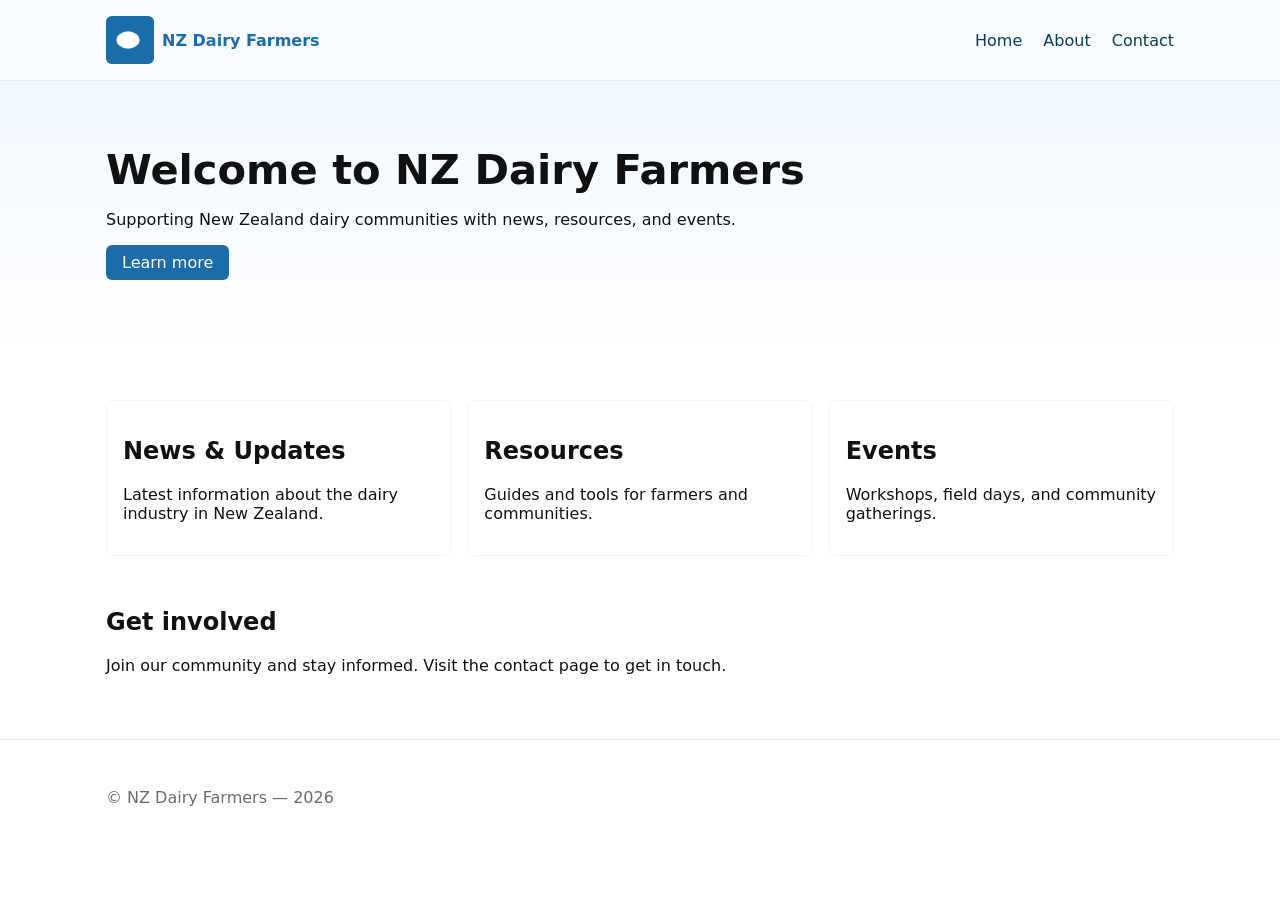
==== index.html @ 07e845e9 "Add static site for Cloudflare Pages" ====
<!doctype html>
<html lang="en">
<head>
  <meta charset="utf-8">
  <meta name="viewport" content="width=device-width,initial-scale=1">
  <title>NZ Dairy Farmers</title>
  <meta name="description" content="NZ Dairy Farmers — supporting New Zealand dairy communities.">
  <link rel="stylesheet" href="/styles.css">
</head>
<body>
  <header class="site-header">
    <div class="container header-inner">
      <a href="/" class="logo">
        <img src="/assets/logo.svg" alt="NZ Dairy Farmers Logo" width="48" height="48">
        <span class="brand">NZ Dairy Farmers</span>
      </a>
      <nav class="nav">
        <a href="/">Home</a>
        <a href="/about.html">About</a>
        <a href="/contact.html">Contact</a>
      </nav>
    </div>
  </header>

  <main>
    <section class="hero">
      <div class="container">
        <h1>Welcome to NZ Dairy Farmers</h1>
        <p>Supporting New Zealand dairy communities with news, resources, and events.</p>
        <p><a class="btn" href="/about.html">Learn more</a></p>
      </div>
    </section>

    <section class="cards container">
      <article class="card">
        <h2>News &amp; Updates</h2>
        <p>Latest information about the dairy industry in New Zealand.</p>
      </article>
      <article class="card">
        <h2>Resources</h2>
        <p>Guides and tools for farmers and communities.</p>
      </article>
      <article class="card">
        <h2>Events</h2>
        <p>Workshops, field days, and community gatherings.</p>
      </article>
    </section>

    <section class="container">
      <h2>Get involved</h2>
      <p>Join our community and stay informed. Visit the contact page to get in touch.</p>
    </section>
  </main>

  <footer class="site-footer">
    <div class="container">
      <p>&copy; NZ Dairy Farmers — <span id="year"></span></p>
    </div>
  </footer>

  <script>document.getElementById('year').textContent = new Date().getFullYear();</script>
</body>
</html>
---- styles.css ----
/* Simple responsive styles for NZ Dairy Farmers site */
:root{
  --bg:#ffffff;
  --muted:#6b6b6b;
  --accent:#1b6ca8;
  --max-width:1100px;
}
*{box-sizing:border-box}
body{font-family:system-ui,-apple-system,Segoe UI,Roboto,Helvetica,Arial,sans-serif;margin:0;background:var(--bg);color:#111}
.container{max-width:var(--max-width);margin:0 auto;padding:1rem}
.site-header{background:#f8fbff;border-bottom:1px solid #e6eef6}
.header-inner{display:flex;align-items:center;justify-content:space-between}
.logo{display:flex;align-items:center;gap:0.5rem;color:var(--accent);text-decoration:none;font-weight:600}
.nav a{margin-left:1rem;color:#0b3b56;text-decoration:none}
.hero{padding:3rem 0;background:linear-gradient(180deg,#f0f8ff,transparent)}
.hero h1{font-size:2rem;margin:0 0 .5rem}
.btn{display:inline-block;background:var(--accent);color:#fff;padding:.5rem 1rem;border-radius:6px;text-decoration:none}
.cards{display:grid;grid-template-columns:repeat(auto-fit,minmax(220px,1fr));gap:1rem;margin-top:1.5rem}
.card{background:#fff;border:1px solid #eef6fb;padding:1rem;border-radius:8px}
.site-footer{border-top:1px solid #e6eef6;padding:1rem 0;margin-top:2rem;color:var(--muted)}
@media(min-width:800px){.hero h1{font-size:2.6rem}}
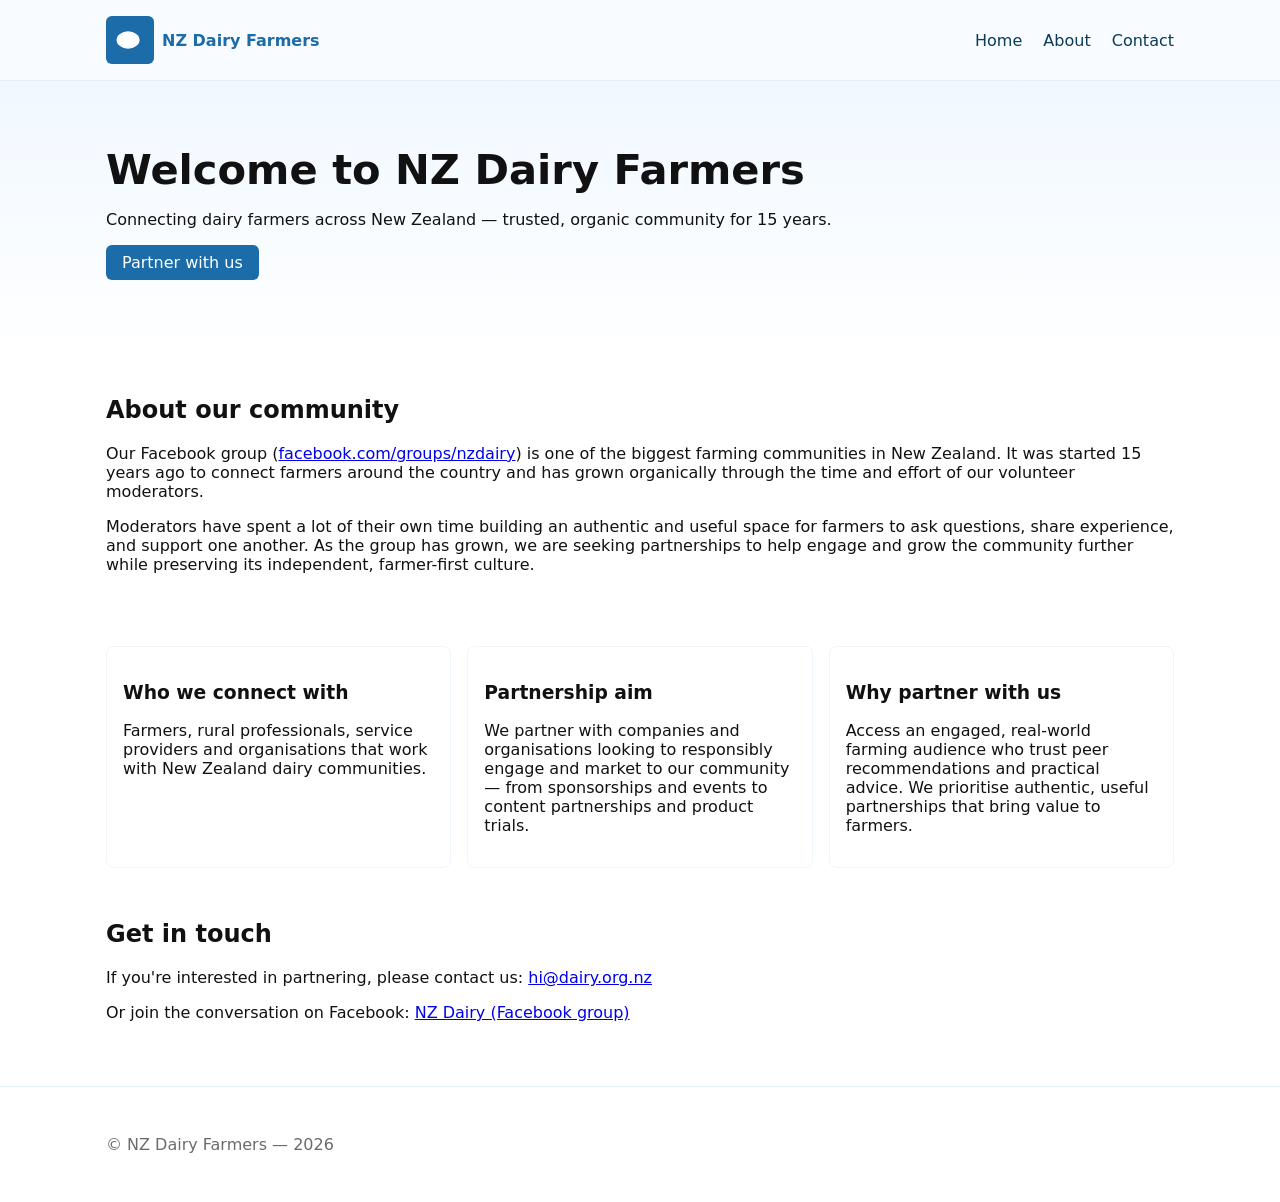
==== commit 114f0cf2: "Customize site for NZ Dairy Farmers: FB group, partnership messaging, contact email hi@dairy.org.nz" ====
--- a/index.html
+++ b/index.html
@@ -4,7 +4,7 @@
   <meta charset="utf-8">
   <meta name="viewport" content="width=device-width,initial-scale=1">
   <title>NZ Dairy Farmers</title>
-  <meta name="description" content="NZ Dairy Farmers — supporting New Zealand dairy communities.">
+  <meta name="description" content="NZ Dairy Farmers — the online community of New Zealand dairy farmers. Partner with us to reach an engaged farming audience.">
   <link rel="stylesheet" href="/styles.css">
 </head>
 <body>
@@ -26,29 +26,36 @@
     <section class="hero">
       <div class="container">
         <h1>Welcome to NZ Dairy Farmers</h1>
-        <p>Supporting New Zealand dairy communities with news, resources, and events.</p>
-        <p><a class="btn" href="/about.html">Learn more</a></p>
+        <p class="lede">Connecting dairy farmers across New Zealand — trusted, organic community for 15 years.</p>
+        <p><a class="btn" href="/contact.html">Partner with us</a></p>
       </div>
+    </section>
+
+    <section class="container">
+      <h2>About our community</h2>
+      <p>Our Facebook group (<a href="https://www.facebook.com/groups/nzdairy" target="_blank" rel="noopener">facebook.com/groups/nzdairy</a>) is one of the biggest farming communities in New Zealand. It was started 15 years ago to connect farmers around the country and has grown organically through the time and effort of our volunteer moderators.</p>
+      <p>Moderators have spent a lot of their own time building an authentic and useful space for farmers to ask questions, share experience, and support one another. As the group has grown, we are seeking partnerships to help engage and grow the community further while preserving its independent, farmer-first culture.</p>
     </section>
 
     <section class="cards container">
       <article class="card">
-        <h2>News &amp; Updates</h2>
-        <p>Latest information about the dairy industry in New Zealand.</p>
+        <h3>Who we connect with</h3>
+        <p>Farmers, rural professionals, service providers and organisations that work with New Zealand dairy communities.</p>
       </article>
       <article class="card">
-        <h2>Resources</h2>
-        <p>Guides and tools for farmers and communities.</p>
+        <h3>Partnership aim</h3>
+        <p>We partner with companies and organisations looking to responsibly engage and market to our community — from sponsorships and events to content partnerships and product trials.</p>
       </article>
       <article class="card">
-        <h2>Events</h2>
-        <p>Workshops, field days, and community gatherings.</p>
+        <h3>Why partner with us</h3>
+        <p>Access an engaged, real-world farming audience who trust peer recommendations and practical advice. We prioritise authentic, useful partnerships that bring value to farmers.</p>
       </article>
     </section>
 
     <section class="container">
-      <h2>Get involved</h2>
-      <p>Join our community and stay informed. Visit the contact page to get in touch.</p>
+      <h2>Get in touch</h2>
+      <p>If you're interested in partnering, please contact us: <a href="mailto:hi@dairy.org.nz">hi@dairy.org.nz</a></p>
+      <p>Or join the conversation on Facebook: <a href="https://www.facebook.com/groups/nzdairy" target="_blank" rel="noopener">NZ Dairy (Facebook group)</a></p>
     </section>
   </main>
 
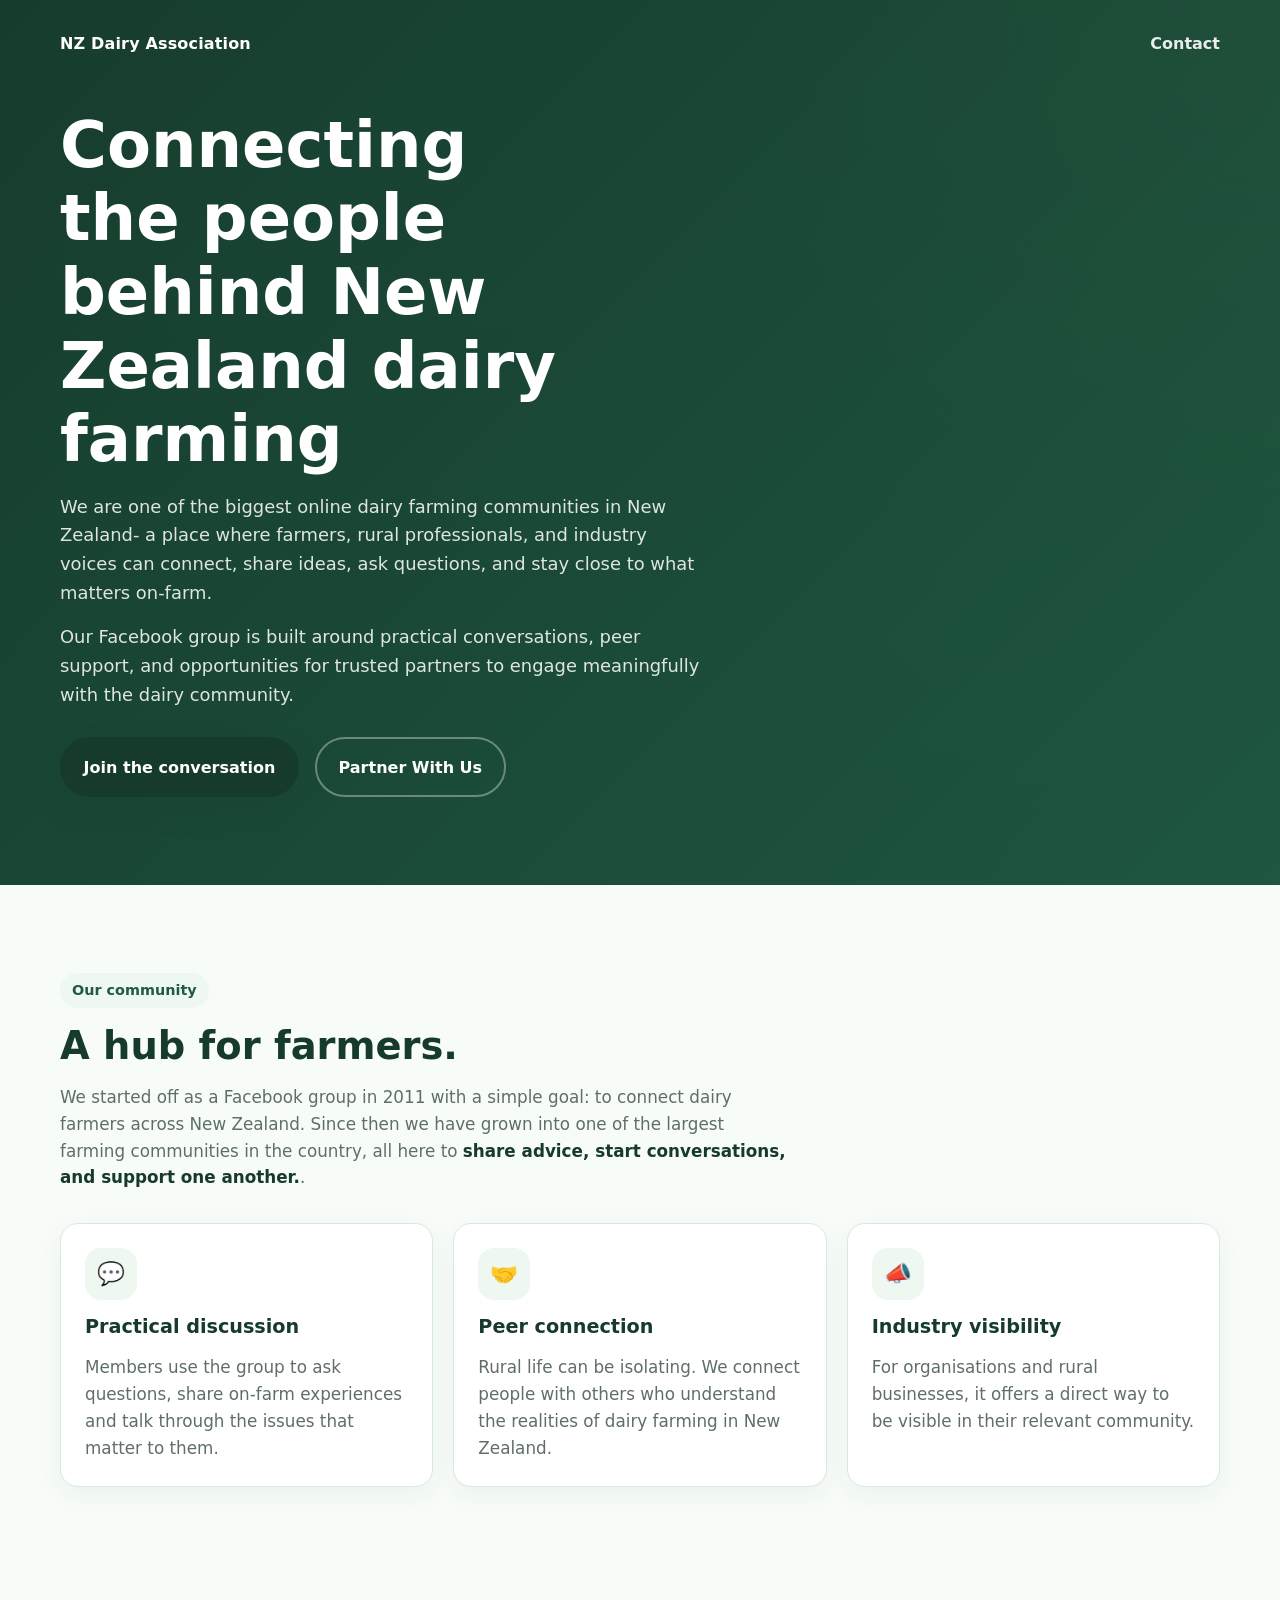
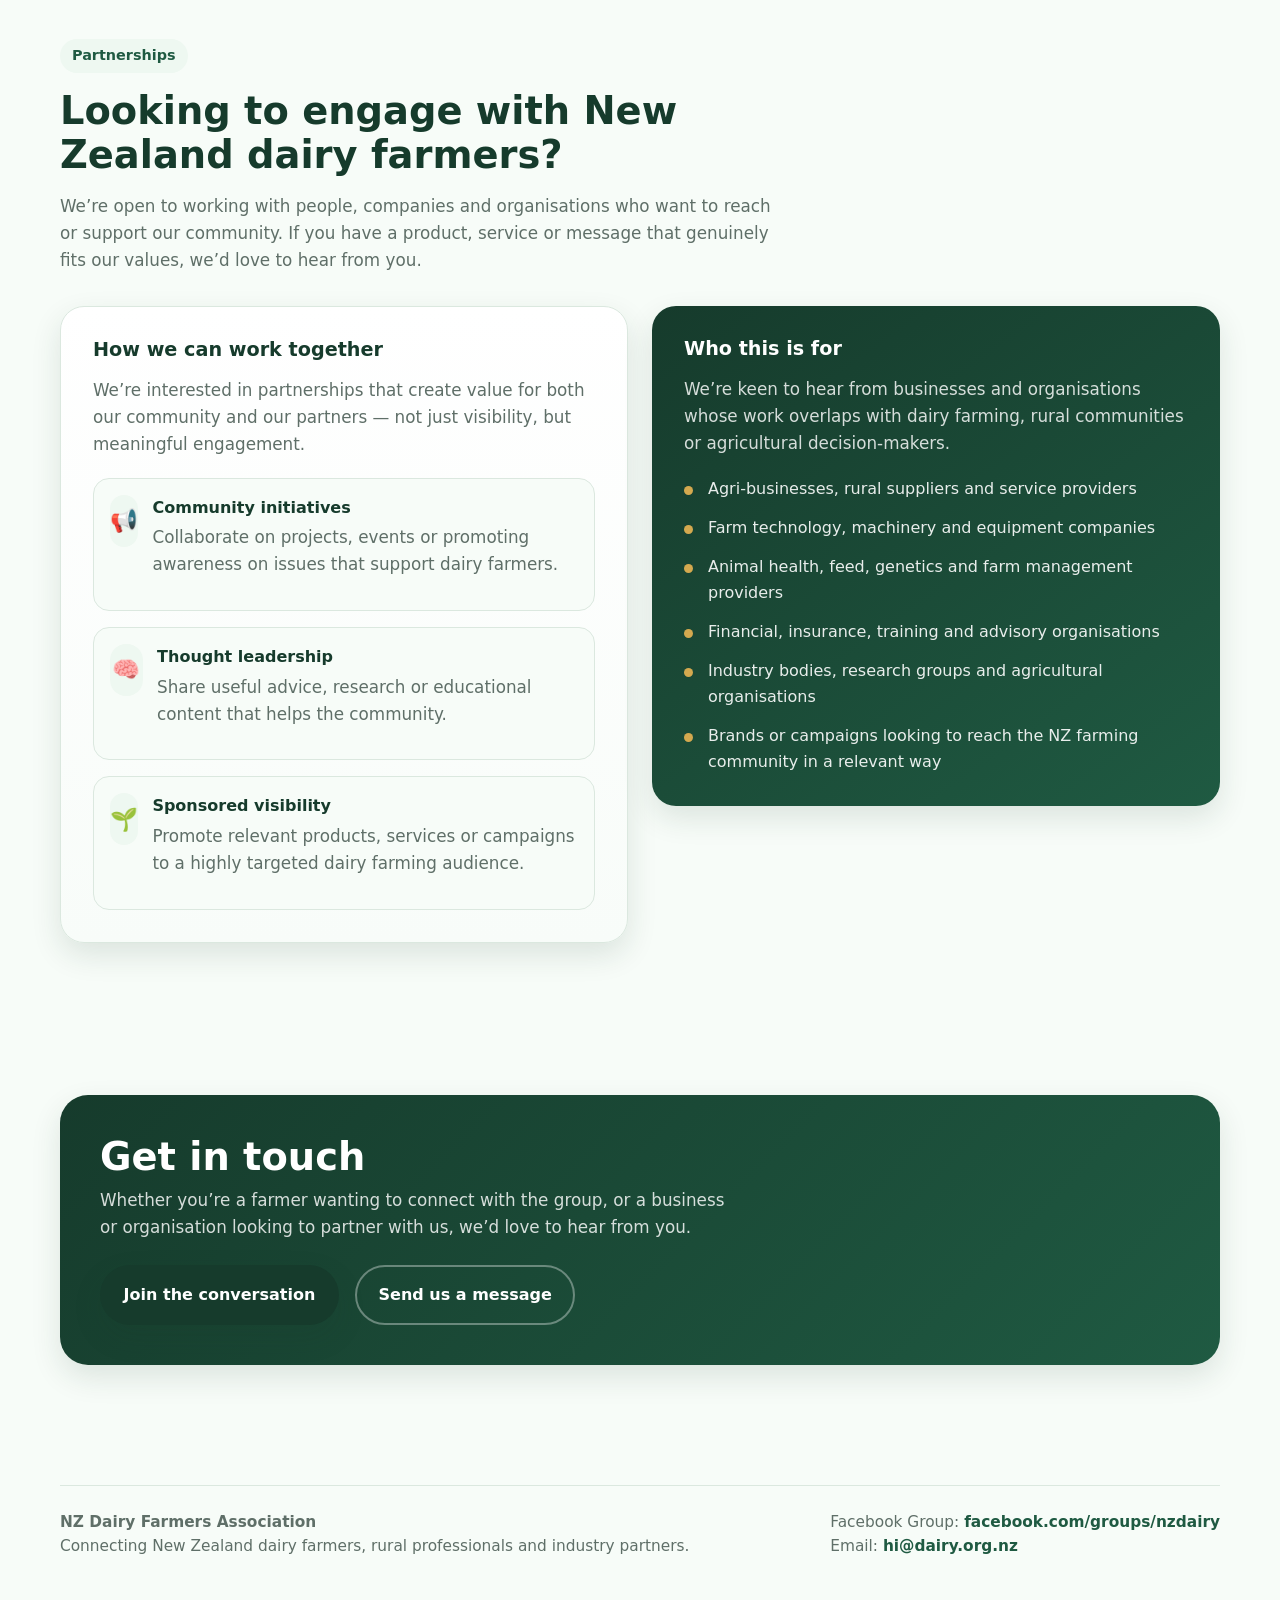
==== commit f8588de3: "Updated NZDA website" ====
--- a/index.html
+++ b/index.html
@@ -1,70 +1,733 @@
-<!doctype html>
-<html lang="en">
+
+<!DOCTYPE html>
+<html lang="en-NZ">
 <head>
-  <meta charset="utf-8">
-  <meta name="viewport" content="width=device-width,initial-scale=1">
-  <title>NZ Dairy Farmers</title>
-  <meta name="description" content="NZ Dairy Farmers — the online community of New Zealand dairy farmers. Partner with us to reach an engaged farming audience.">
-  <link rel="stylesheet" href="/styles.css">
+  <meta charset="UTF-8" />
+  <meta name="viewport" content="width=device-width, initial-scale=1.0" />
+  <title>NZ Dairy Association | Connect with New Zealand Dairy Farmers</title>
+  <meta
+    name="description"
+    content="Join one of New Zealand's biggest dairy farming communities. Connect with farmers, share insights, and partner with us."
+  />
+  <style>
+    :root {
+      --green-900: #163b2c;
+      --green-800: #1f5a42;
+      --green-700: #2f7a5a;
+      --green-100: #eef8f1;
+      --green-50: #f7fcf8;
+      --gold: #d4a94f;
+      --text: #183027;
+      --muted: #5f6f68;
+      --white: #ffffff;
+      --border: #dbe8df;
+      --shadow: 0 12px 30px rgba(22, 59, 44, 0.12);
+      --radius: 18px;
+      --max-width: 1160px;
+    }
+
+    * {
+      box-sizing: border-box;
+    }
+
+    html {
+      scroll-behavior: smooth;
+    }
+
+    body {
+      margin: 0;
+      font-family: Inter, ui-sans-serif, system-ui, -apple-system, BlinkMacSystemFont, "Segoe UI", sans-serif;
+      color: var(--text);
+      background: var(--green-50);
+      line-height: 1.6;
+    }
+
+    a {
+      color: inherit;
+      text-decoration: none;
+    }
+
+    img {
+      max-width: 100%;
+      display: block;
+    }
+
+    .container {
+      width: min(var(--max-width), calc(100% - 2rem));
+      margin: 0 auto;
+    }
+
+    .btn {
+      display: inline-flex;
+      align-items: center;
+      justify-content: center;
+      gap: 0.55rem;
+      padding: 0.95rem 1.35rem;
+      border-radius: 999px;
+      font-weight: 700;
+      transition: 0.2s ease;
+      border: 2px solid transparent;
+      cursor: pointer;
+    }
+
+    .btn-primary {
+      background: var(--green-900);
+      color: var(--white);
+      box-shadow: var(--shadow);
+    }
+
+    .btn-primary:hover {
+      background: var(--green-800);
+      transform: translateY(-1px);
+    }
+
+    .btn-secondary {
+      background: transparent;
+      border-color: rgba(255,255,255,0.35);
+      color: var(--white);
+    }
+
+    .btn-secondary:hover {
+      background: rgba(255,255,255,0.08);
+    }
+
+    .section {
+      padding: 5.5rem 0;
+    }
+
+    .section-sm {
+      padding: 4rem 0;
+    }
+
+    .eyebrow {
+      display: inline-block;
+      padding: 0.45rem 0.85rem;
+      border-radius: 999px;
+      background: rgba(255,255,255,0.14);
+      color: #e7f8ee;
+      font-size: 0.9rem;
+      font-weight: 700;
+      letter-spacing: 0.02em;
+      margin-bottom: 1rem;
+    }
+
+    .section-tag {
+      display: inline-block;
+      padding: 0.35rem 0.75rem;
+      border-radius: 999px;
+      background: var(--green-100);
+      color: var(--green-800);
+      font-size: 0.9rem;
+      font-weight: 700;
+      margin-bottom: 1rem;
+    }
+
+    h1, h2, h3 {
+      line-height: 1.15;
+      margin: 0 0 1rem;
+    }
+
+    h1 {
+      font-size: clamp(2.4rem, 5vw, 4.6rem);
+      color: var(--white);
+      max-width: 12ch;
+    }
+
+    h2 {
+      font-size: clamp(1.9rem, 3vw, 3rem);
+      color: var(--green-900);
+    }
+
+    h3 {
+      font-size: 1.2rem;
+      color: var(--green-900);
+    }
+
+    p {
+      margin: 0 0 1rem;
+      color: var(--muted);
+      font-size: 1.05rem;
+    }
+
+    /* Header / Hero */
+    .hero {
+      position: relative;
+      overflow: hidden;
+      background:
+        linear-gradient(135deg, rgba(22,59,44,0.95), rgba(31,90,66,0.88)),
+        radial-gradient(circle at top right, rgba(212,169,79,0.22), transparent 35%),
+        linear-gradient(180deg, #1d4d39, #163b2c);
+      color: var(--white);
+      padding: 1.2rem 0 5.5rem;
+    }
+
+    .nav {
+      display: flex;
+      align-items: center;
+      justify-content: space-between;
+      gap: 1rem;
+      padding: 0.75rem 0 2rem;
+    }
+
+    .brand {
+      display: flex;
+      align-items: center;
+      gap: 0.9rem;
+      font-weight: 800;
+      letter-spacing: 0.01em;
+    }
+
+    .brand-mark {
+      width: 44px;
+      height: 44px;
+      border-radius: 12px;
+      display: grid;
+      place-items: center;
+      background: linear-gradient(135deg, var(--gold), #f0d8a1);
+      color: var(--green-900);
+      font-size: 1.25rem;
+      box-shadow: var(--shadow);
+    }
+
+    .nav-links {
+      display: flex;
+      gap: 1.25rem;
+      align-items: center;
+      flex-wrap: wrap;
+    }
+
+    .nav-links a {
+      color: rgba(255,255,255,0.9);
+      font-weight: 600;
+    }
+
+    .nav-links a:hover {
+      color: var(--white);
+    }
+
+    .hero-grid {
+      display: grid;
+      grid-template-columns: 1.15fr 0.85fr;
+      gap: 2.25rem;
+      align-items: center;
+      padding-top: 1.25rem;
+    }
+
+    .hero-copy p {
+      color: rgba(255,255,255,0.86);
+      font-size: 1.12rem;
+      max-width: 58ch;
+    }
+
+    .hero-actions {
+      display: flex;
+      gap: 1rem;
+      flex-wrap: wrap;
+      margin-top: 1.75rem;
+    }
+
+    .hero-stats {
+      display: flex;
+      gap: 1rem;
+      flex-wrap: wrap;
+      margin-top: 2rem;
+    }
+
+    .stat {
+      min-width: 180px;
+      padding: 1rem 1.15rem;
+      border-radius: 16px;
+      background: rgba(255,255,255,0.08);
+      border: 1px solid rgba(255,255,255,0.12);
+      backdrop-filter: blur(6px);
+    }
+
+    .stat strong {
+      display: block;
+      color: var(--white);
+      font-size: 1.2rem;
+      margin-bottom: 0.2rem;
+    }
+
+    .stat span {
+      color: rgba(255,255,255,0.75);
+      font-size: 0.95rem;
+    }
+
+    .hero-card {
+      background: rgba(255,255,255,0.98);
+      color: var(--text);
+      border-radius: 24px;
+      padding: 1.5rem;
+      box-shadow: var(--shadow);
+      position: relative;
+    }
+
+    .hero-card::before {
+      content: "";
+      position: absolute;
+      inset: auto -30px -30px auto;
+      width: 120px;
+      height: 120px;
+      border-radius: 999px;
+      background: rgba(212,169,79,0.16);
+      z-index: 0;
+    }
+
+    .hero-card > * {
+      position: relative;
+      z-index: 1;
+    }
+
+    .hero-card h3 {
+      margin-bottom: 0.75rem;
+    }
+
+    .bullet-list {
+      list-style: none;
+      padding: 0;
+      margin: 1.2rem 0 0;
+      display: grid;
+      gap: 0.9rem;
+    }
+
+    .bullet-list li {
+      display: flex;
+      gap: 0.8rem;
+      align-items: flex-start;
+      color: var(--muted);
+    }
+
+    .bullet-list li::before {
+      content: "✓";
+      width: 28px;
+      height: 28px;
+      border-radius: 999px;
+      display: inline-grid;
+      place-items: center;
+      background: var(--green-100);
+      color: var(--green-800);
+      font-weight: 800;
+      flex: 0 0 28px;
+      margin-top: 0.05rem;
+    }
+
+    /* Cards / sections */
+    .grid-3 {
+      display: grid;
+      grid-template-columns: repeat(3, 1fr);
+      gap: 1.25rem;
+    }
+
+    .grid-2 {
+      display: grid;
+      grid-template-columns: repeat(2, 1fr);
+      gap: 1.5rem;
+      align-items: start;
+    }
+
+    .card {
+      background: var(--white);
+      border: 1px solid var(--border);
+      border-radius: var(--radius);
+      padding: 1.5rem;
+      box-shadow: 0 8px 24px rgba(22, 59, 44, 0.05);
+    }
+
+    .card p:last-child {
+      margin-bottom: 0;
+    }
+
+    .icon {
+      width: 52px;
+      height: 52px;
+      border-radius: 16px;
+      display: grid;
+      place-items: center;
+      background: var(--green-100);
+      color: var(--green-800);
+      font-size: 1.4rem;
+      margin-bottom: 1rem;
+      font-weight: 800;
+    }
+
+    .section-intro {
+      max-width: 72ch;
+      margin-bottom: 2rem;
+    }
+
+    .highlight {
+      color: var(--green-900);
+      font-weight: 800;
+    }
+
+    .partner-box {
+      background: linear-gradient(180deg, #ffffff, #f8fcf9);
+      border: 1px solid var(--border);
+      border-radius: 24px;
+      padding: 2rem;
+      box-shadow: var(--shadow);
+    }
+
+    .partner-points {
+      display: grid;
+      gap: 1rem;
+      margin-top: 1.25rem;
+    }
+
+    .partner-point {
+      display: flex;
+      gap: 0.9rem;
+      align-items: flex-start;
+      padding: 1rem;
+      border-radius: 16px;
+      background: var(--green-50);
+      border: 1px solid var(--border);
+    }
+
+    .partner-point strong {
+      color: var(--green-900);
+      display: block;
+      margin-bottom: 0.25rem;
+    }
+
+    .audience-card {
+      background: linear-gradient(145deg, var(--green-900), var(--green-800));
+      color: var(--white);
+      border-radius: 24px;
+      padding: 2rem;
+      box-shadow: var(--shadow);
+    }
+
+    .audience-card h3 {
+      color: var(--white);
+    }
+
+    .audience-card p {
+      color: rgba(255,255,255,0.82);
+    }
+
+    .audience-list {
+      list-style: none;
+      padding: 0;
+      margin: 1.2rem 0 0;
+      display: grid;
+      gap: 0.85rem;
+    }
+
+    .audience-list li {
+      padding-left: 1.5rem;
+      position: relative;
+      color: rgba(255,255,255,0.9);
+    }
+
+    .audience-list li::before {
+      content: "";
+      width: 9px;
+      height: 9px;
+      border-radius: 999px;
+      background: var(--gold);
+      position: absolute;
+      left: 0;
+      top: 0.6rem;
+    }
+
+    .cta {
+      background: linear-gradient(135deg, var(--green-900), var(--green-800));
+      color: var(--white);
+      border-radius: 28px;
+      padding: 2.5rem;
+      box-shadow: var(--shadow);
+      display: flex;
+      flex-wrap: wrap;
+      justify-content: space-between;
+      gap: 1.5rem;
+      align-items: center;
+    }
+
+    .cta h2 {
+      color: var(--white);
+      margin-bottom: 0.5rem;
+    }
+
+    .cta p {
+      color: rgba(255,255,255,0.82);
+      max-width: 60ch;
+      margin: 0;
+    }
+
+    footer {
+      padding: 2rem 0 3rem;
+      color: var(--muted);
+      font-size: 0.96rem;
+    }
+
+    .footer-inner {
+      display: flex;
+      flex-wrap: wrap;
+      gap: 1rem;
+      justify-content: space-between;
+      align-items: center;
+      border-top: 1px solid var(--border);
+      padding-top: 1.5rem;
+    }
+
+    .contact-link {
+      color: var(--green-800);
+      font-weight: 700;
+    }
+
+    .contact-link:hover {
+      text-decoration: underline;
+    }
+
+    @media (max-width: 980px) {
+      .hero-grid,
+      .grid-3,
+      .grid-2 {
+        grid-template-columns: 1fr;
+      }
+
+      .nav {
+        flex-direction: column;
+        align-items: flex-start;
+      }
+
+      .nav-links {
+        gap: 0.9rem;
+      }
+    }
+
+    @media (max-width: 640px) {
+      .hero {
+        padding-bottom: 4rem;
+      }
+
+      .section {
+        padding: 4.25rem 0;
+      }
+
+      .cta,
+      .partner-box,
+      .audience-card,
+      .hero-card {
+        padding: 1.4rem;
+      }
+
+      .hero-stats {
+        flex-direction: column;
+      }
+
+      .stat {
+        width: 100%;
+      }
+    }
+  </style>
 </head>
 <body>
-  <header class="site-header">
-    <div class="container header-inner">
-      <a href="/" class="logo">
-        <img src="/assets/logo.svg" alt="NZ Dairy Farmers Logo" width="48" height="48">
-        <span class="brand">NZ Dairy Farmers</span>
-      </a>
-      <nav class="nav">
-        <a href="/">Home</a>
-        <a href="/about.html">About</a>
-        <a href="/contact.html">Contact</a>
+  <header class="hero">
+    <div class="container">
+      <nav class="nav" aria-label="Primary">
+        <a href="#" class="brand">
+          <span>NZ Dairy Association</span>
+        </a>
+
+        <div class="nav-links">
+          <a href="#contact">Contact</a>
+        </div>
       </nav>
+
+      <div class="hero-grid">
+        <div class="hero-copy">
+          <h1>Connecting the people behind New Zealand dairy farming</h1>
+          <p>
+            We are one of the biggest online dairy farming communities in New Zealand- a place where farmers,
+            rural professionals, and industry voices can connect, share ideas, ask questions, and stay close to
+            what matters on-farm.
+          </p>
+          <p>
+            Our Facebook group is built around practical conversations, peer support, and opportunities for trusted
+            partners to engage meaningfully with the dairy community.
+          </p>
+
+          <div class="hero-actions">
+            <a
+              class="btn btn-primary"
+              href="https://www.facebook.com/groups/nzdairy"
+              target="_blank"
+              rel="noopener noreferrer"
+            >
+              Join the conversation
+            </a>
+            <a class="btn btn-secondary" href="#partners">Partner With Us</a>
+          </div>
+
+
+        </div>
+      </div>
     </div>
   </header>
 
   <main>
-    <section class="hero">
+    <section id="community" class="section">
       <div class="container">
-        <h1>Welcome to NZ Dairy Farmers</h1>
-        <p class="lede">Connecting dairy farmers across New Zealand — trusted, organic community for 15 years.</p>
-        <p><a class="btn" href="/contact.html">Partner with us</a></p>
+        <div class="section-intro">
+          <span class="section-tag">Our community</span>
+          <h2>A hub for farmers.</h2>
+          <p>
+            We started off as a Facebook group in 2011 with a simple goal: to connect dairy farmers across New Zealand. Since then we have grown into one of the largest farming communities in the country, all here to <span class="highlight">share advice, start conversations, and support one another.</span>.
+          </p>
+        </div>
+
+        <div class="grid-3">
+          <article class="card">
+            <div class="icon">💬</div>
+            <h3>Practical discussion</h3>
+            <p>
+              Members use the group to ask questions, share on-farm experiences and talk through
+              the issues that matter to them.
+            </p>
+          </article>
+
+          <article class="card">
+            <div class="icon">🤝</div>
+            <h3>Peer connection</h3>
+            <p>
+              Rural life can be isolating. We connect people with others who understand the realities
+              of dairy farming in New Zealand.
+            </p>
+          </article>
+
+          <article class="card">
+            <div class="icon">📣</div>
+            <h3>Industry visibility</h3>
+            <p>
+              For organisations and rural businesses, it offers a direct way to be visible in their relevant community.
+            </p>
+          </article>
+        </div>
       </div>
     </section>
 
-    <section class="container">
-      <h2>About our community</h2>
-      <p>Our Facebook group (<a href="https://www.facebook.com/groups/nzdairy" target="_blank" rel="noopener">facebook.com/groups/nzdairy</a>) is one of the biggest farming communities in New Zealand. It was started 15 years ago to connect farmers around the country and has grown organically through the time and effort of our volunteer moderators.</p>
-      <p>Moderators have spent a lot of their own time building an authentic and useful space for farmers to ask questions, share experience, and support one another. As the group has grown, we are seeking partnerships to help engage and grow the community further while preserving its independent, farmer-first culture.</p>
+    <section id="partners" class="section-sm">
+      <div class="container">
+        <div class="section-intro">
+          <span class="section-tag">Partnerships</span>
+          <h2>Looking to engage with New Zealand dairy farmers?</h2>
+          <p>
+            We’re open to working with people, companies and organisations who want to reach or support our community. If you have a product, service or message
+            that genuinely fits our values, we’d love to hear from you.
+          </p>
+        </div>
+
+        <div class="grid-2">
+          <div class="partner-box">
+            <h3>How we can work together</h3>
+            <p>
+              We’re interested in partnerships that create value for both our community and our partners — not just
+              visibility, but meaningful engagement.
+            </p>
+
+            <div class="partner-points">
+              <div class="partner-point">
+                <div class="icon" style="margin:0;">📢</div>
+                <div>
+                                    <strong>Community initiatives</strong>
+                  <p>Collaborate on projects, events or promoting awareness on issues that support dairy farmers.</p>
+
+                </div>
+              </div>
+
+              <div class="partner-point">
+                <div class="icon" style="margin:0;">🧠</div>
+                <div>
+                  <strong>Thought leadership</strong>
+                  <p>Share useful advice, research or educational content that helps the community.</p>
+                </div>
+              </div>
+
+              <div class="partner-point">
+                <div class="icon" style="margin:0;">🌱</div>
+                <div>
+<strong>Sponsored visibility</strong>
+                  <p>Promote relevant products, services or campaigns to a highly targeted dairy farming audience.</p>
+                </div>
+              </div>
+            </div>
+          </div>
+
+          <aside class="audience-card">
+            <h3>Who this is for</h3>
+            <p>
+              We’re keen to hear from businesses and organisations whose work overlaps with dairy farming, rural
+              communities or agricultural decision-makers.
+            </p>
+
+            <ul class="audience-list">
+              <li>Agri-businesses, rural suppliers and service providers</li>
+              <li>Farm technology, machinery and equipment companies</li>
+              <li>Animal health, feed, genetics and farm management providers</li>
+              <li>Financial, insurance, training and advisory organisations</li>
+              <li>Industry bodies, research groups and agricultural organisations</li>
+              <li>Brands or campaigns looking to reach the NZ farming community in a relevant way</li>
+            </ul>
+          </aside>
+        </div>
+      </div>
     </section>
 
-    <section class="cards container">
-      <article class="card">
-        <h3>Who we connect with</h3>
-        <p>Farmers, rural professionals, service providers and organisations that work with New Zealand dairy communities.</p>
-      </article>
-      <article class="card">
-        <h3>Partnership aim</h3>
-        <p>We partner with companies and organisations looking to responsibly engage and market to our community — from sponsorships and events to content partnerships and product trials.</p>
-      </article>
-      <article class="card">
-        <h3>Why partner with us</h3>
-        <p>Access an engaged, real-world farming audience who trust peer recommendations and practical advice. We prioritise authentic, useful partnerships that bring value to farmers.</p>
-      </article>
-    </section>
-
-    <section class="container">
-      <h2>Get in touch</h2>
-      <p>If you're interested in partnering, please contact us: <a href="mailto:hi@dairy.org.nz">hi@dairy.org.nz</a></p>
-      <p>Or join the conversation on Facebook: <a href="https://www.facebook.com/groups/nzdairy" target="_blank" rel="noopener">NZ Dairy (Facebook group)</a></p>
+    <section class="section">
+      <div class="container">
+        <div class="cta">
+          <div>
+            <h2>Get in touch</h2>
+            <p>
+              Whether you’re a farmer wanting to connect with the group, or a business or organisation looking to
+              partner with us, we’d love to hear from you.
+            </p>
+          </div>
+
+          <div style="display:flex; gap:1rem; flex-wrap:wrap;">
+            <a
+              class="btn btn-primary"
+              href="https://www.facebook.com/groups/nzdairy"
+              target="_blank"
+              rel="noopener noreferrer"
+            >
+              Join the conversation
+            </a>
+            <a class="btn btn-secondary" href="mailto:hi@dairy.org.nz">Send us a message</a>
+          </div>
+        </div>
+      </div>
     </section>
   </main>
 
-  <footer class="site-footer">
+  <footer id="contact">
     <div class="container">
-      <p>&copy; NZ Dairy Farmers — <span id="year"></span></p>
+      <div class="footer-inner">
+        <div>
+          <strong>NZ Dairy Farmers Association</strong><br />
+          Connecting New Zealand dairy farmers, rural professionals and industry partners.
+        </div>
+
+        <div>
+          Facebook Group:
+          <a
+            class="contact-link"
+            href="https://www.facebook.com/groups/nzdairy"
+            target="_blank"
+            rel="noopener noreferrer"
+          >
+            facebook.com/groups/nzdairy
+          </a>
+          <br />
+          Email:
+          <a class="contact-link" href="mailto:hi@dairy.org.nz">hi@dairy.org.nz</a>
+        </div>
+      </div>
     </div>
   </footer>
-
-  <script>document.getElementById('year').textContent = new Date().getFullYear();</script>
 </body>
 </html>
+```
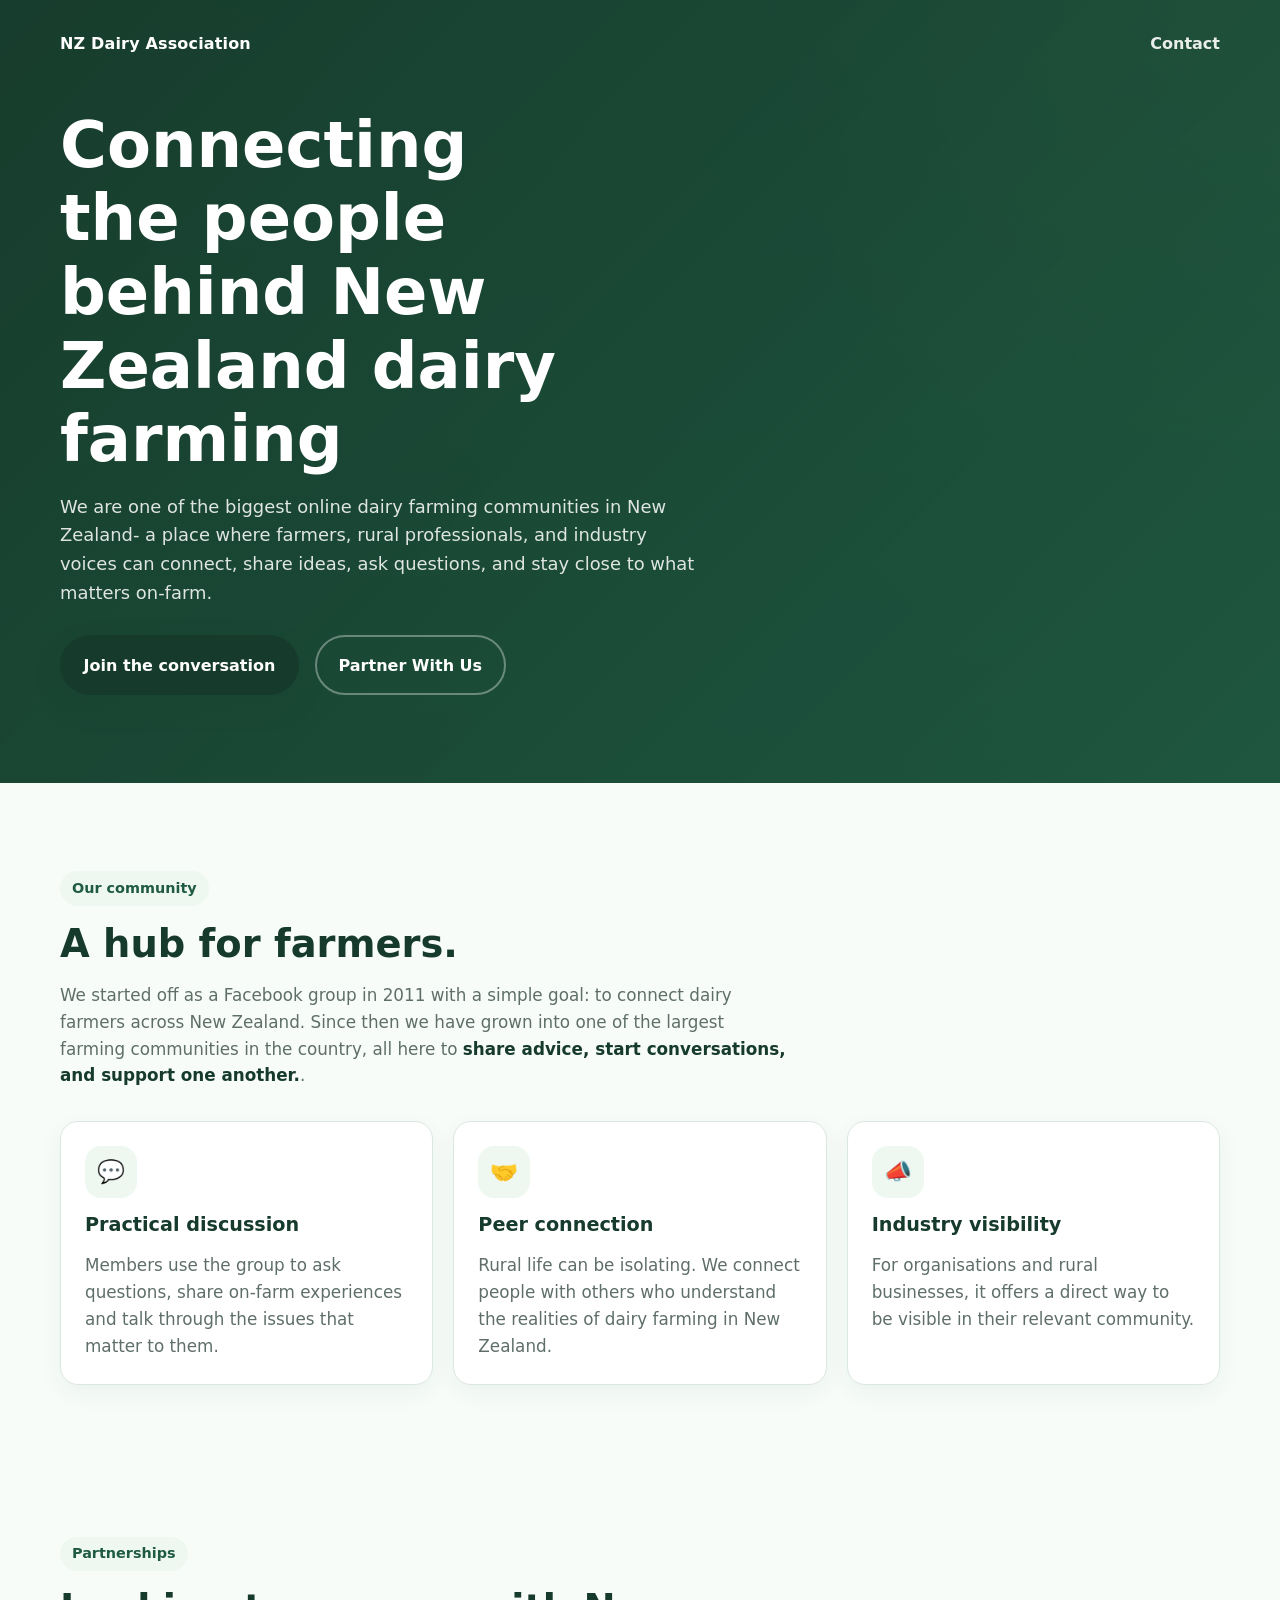
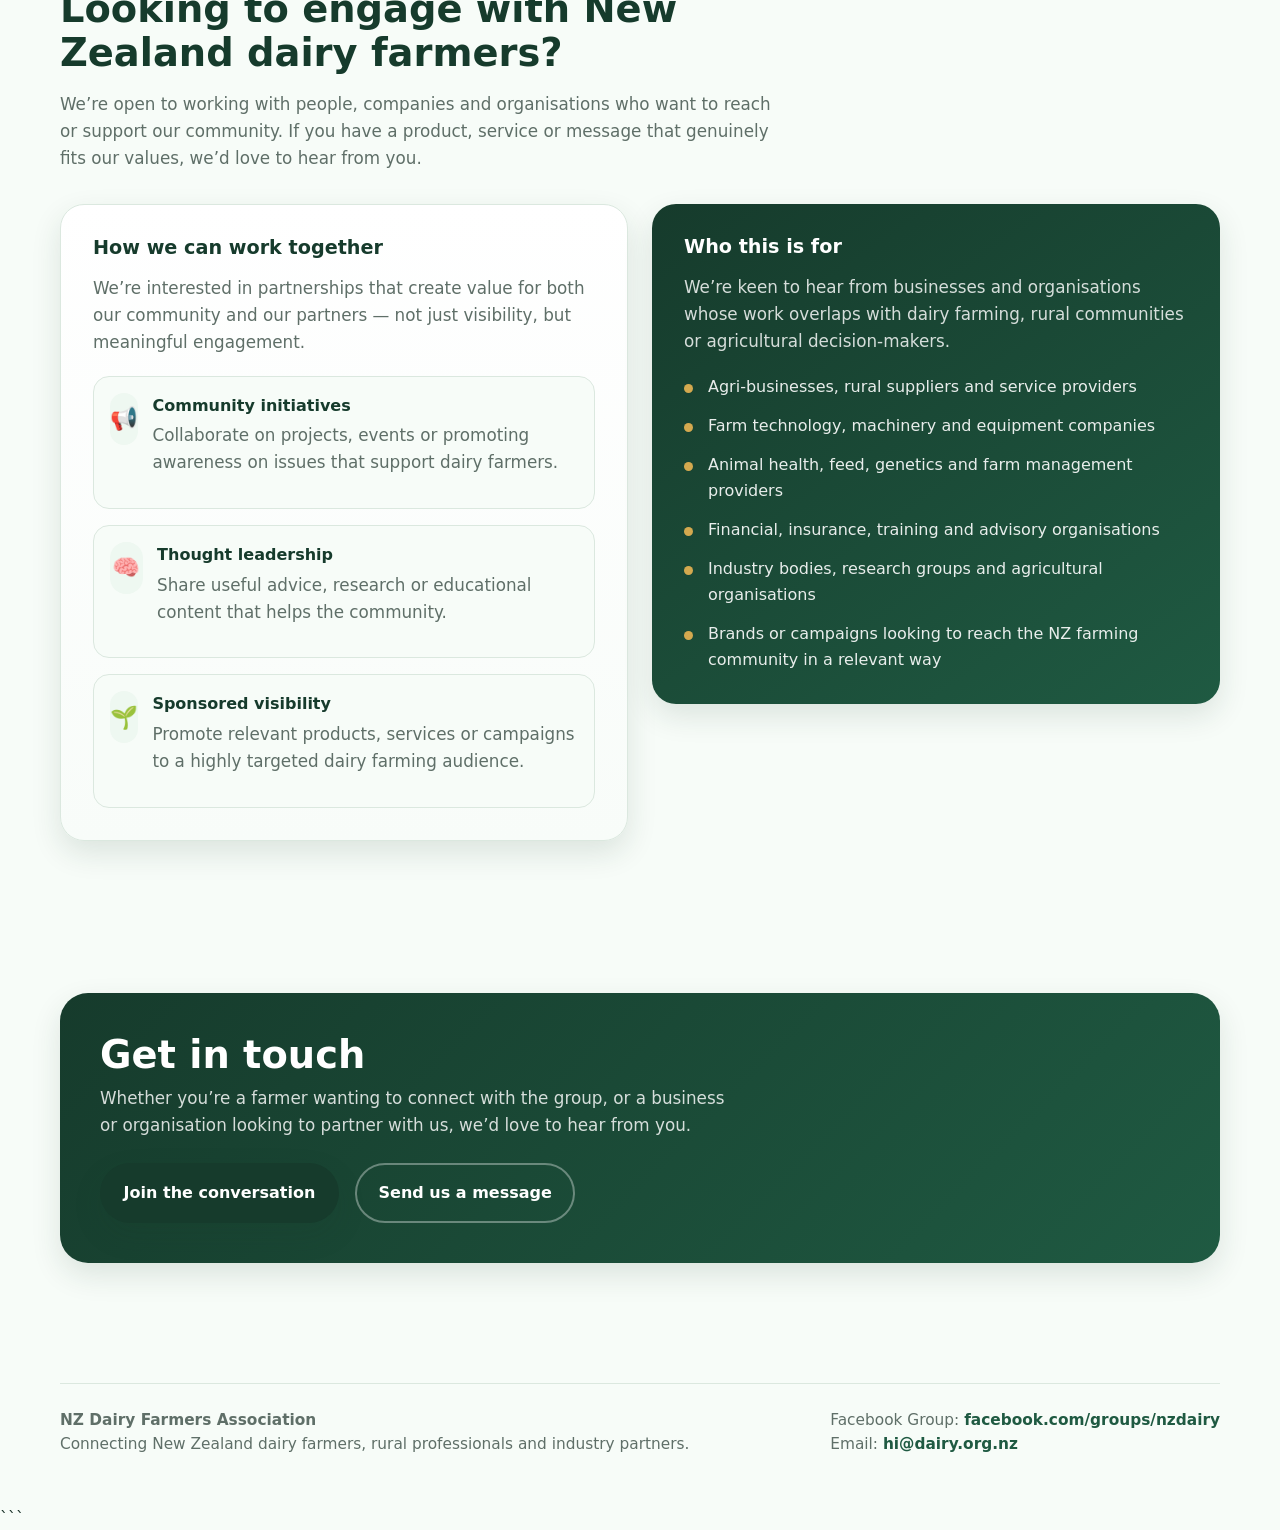
==== commit 21d77697: "Remove Facebook group paragraph from index.html Removed paragraph about the Facebook group from the " ====
--- a/index.html
+++ b/index.html
@@ -545,10 +545,6 @@
             rural professionals, and industry voices can connect, share ideas, ask questions, and stay close to
             what matters on-farm.
           </p>
-          <p>
-            Our Facebook group is built around practical conversations, peer support, and opportunities for trusted
-            partners to engage meaningfully with the dairy community.
-          </p>
 
           <div class="hero-actions">
             <a
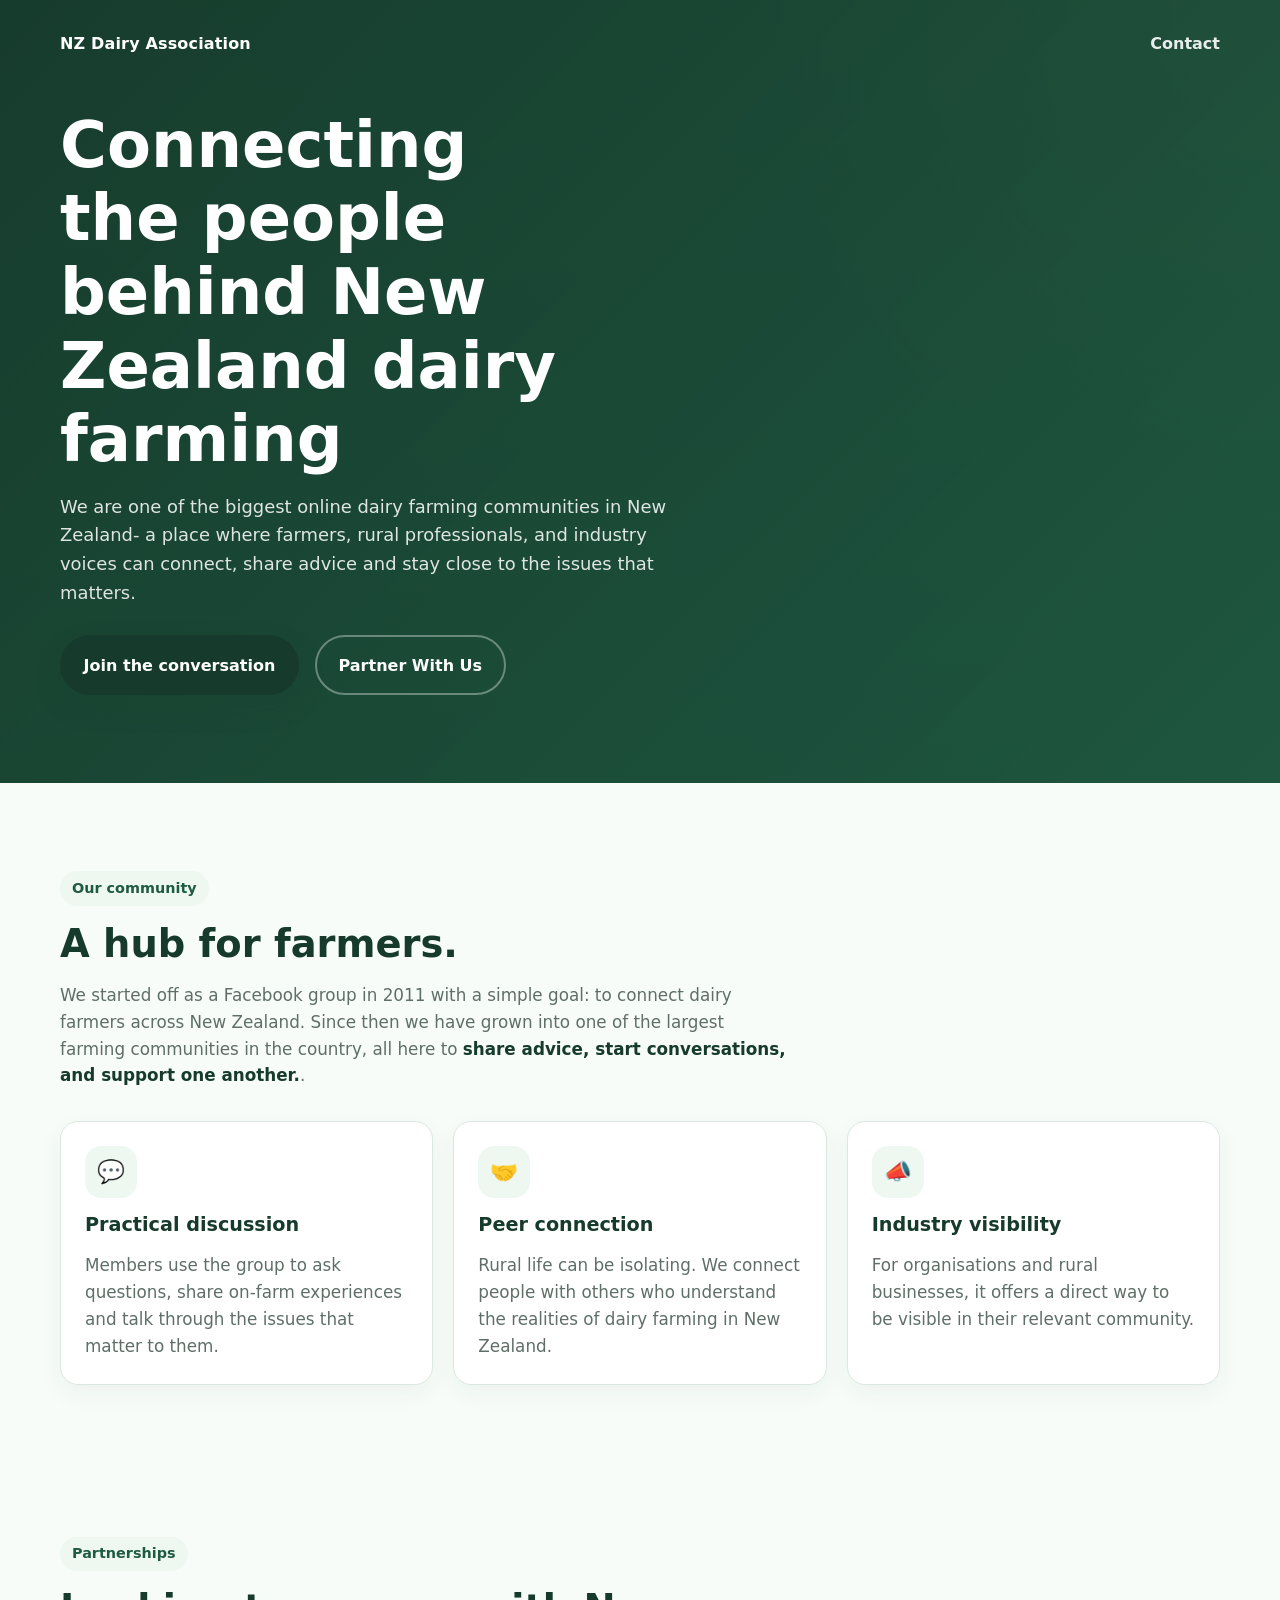
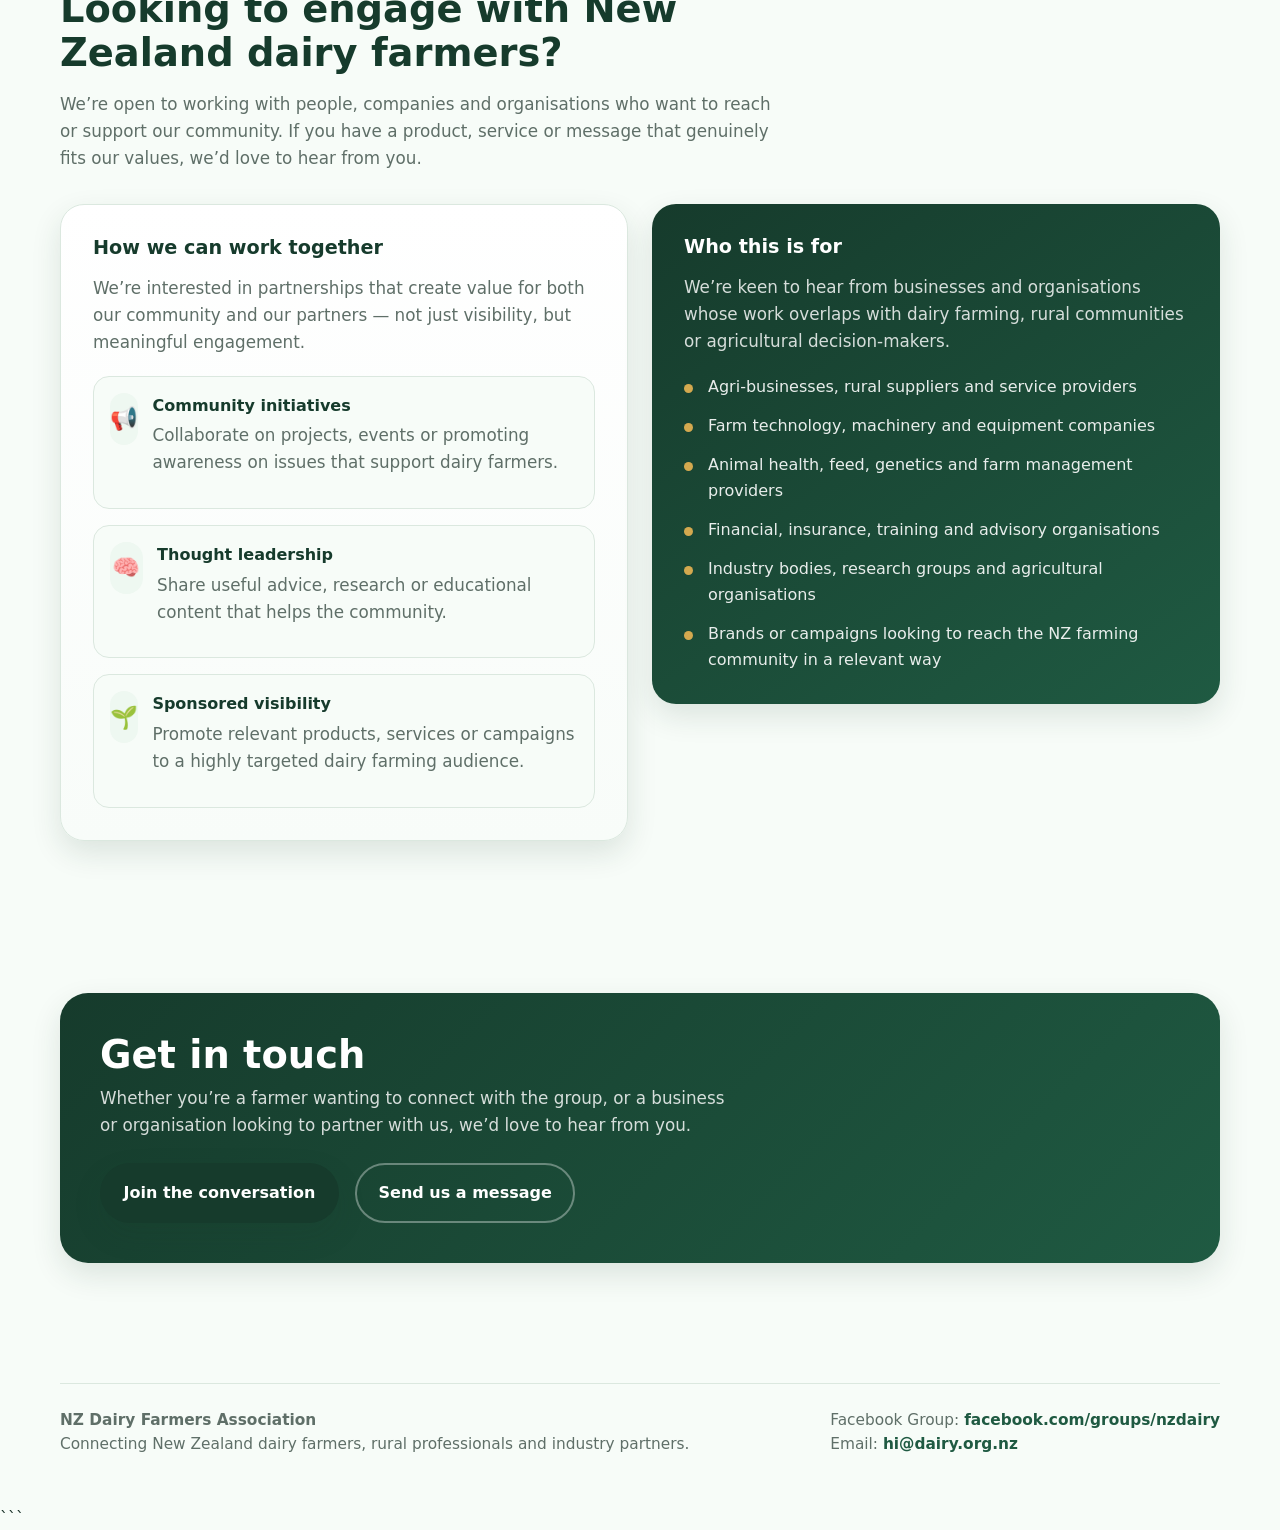
==== commit 0e32fe17: "Revise hero section text for better communication. Updated text in the hero section to improve clari" ====
--- a/index.html
+++ b/index.html
@@ -542,8 +542,8 @@
           <h1>Connecting the people behind New Zealand dairy farming</h1>
           <p>
             We are one of the biggest online dairy farming communities in New Zealand- a place where farmers,
-            rural professionals, and industry voices can connect, share ideas, ask questions, and stay close to
-            what matters on-farm.
+            rural professionals, and industry voices can connect, share advice and stay close to
+            the issues that matters.
           </p>
 
           <div class="hero-actions">
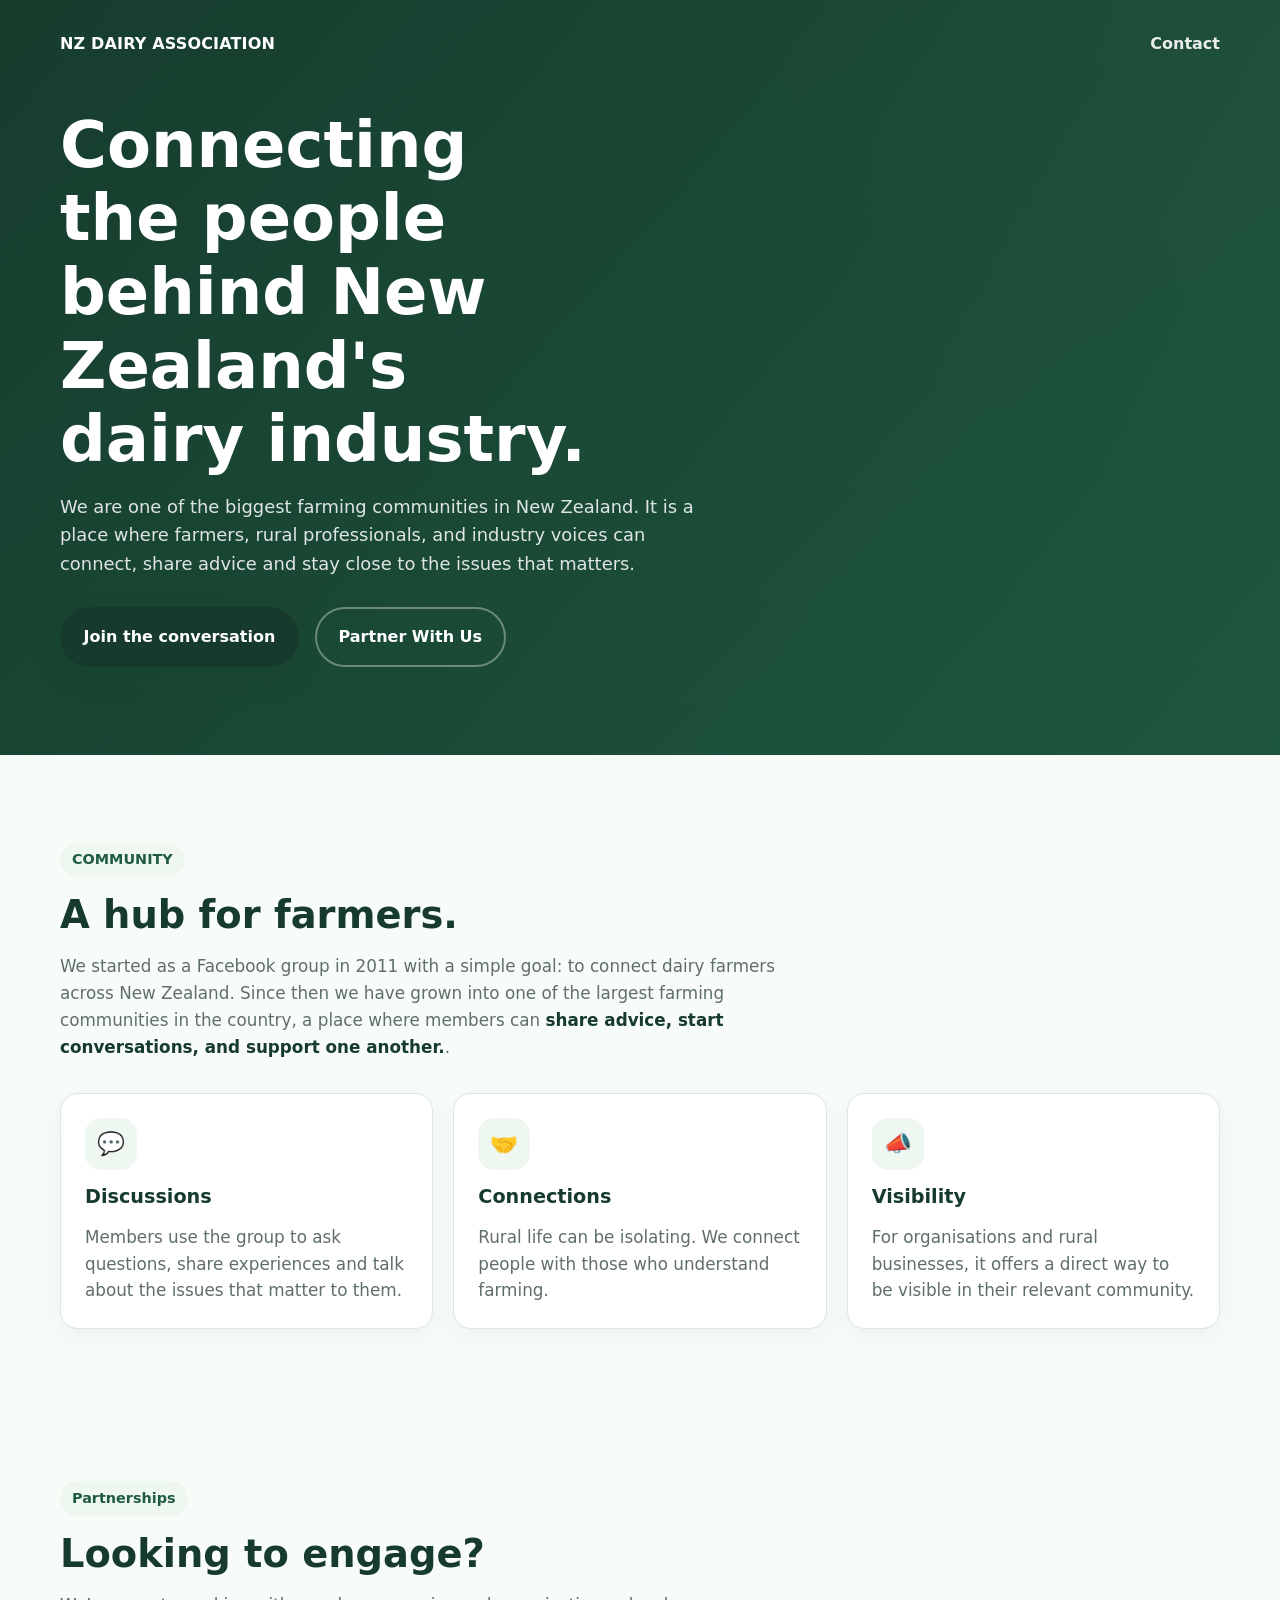
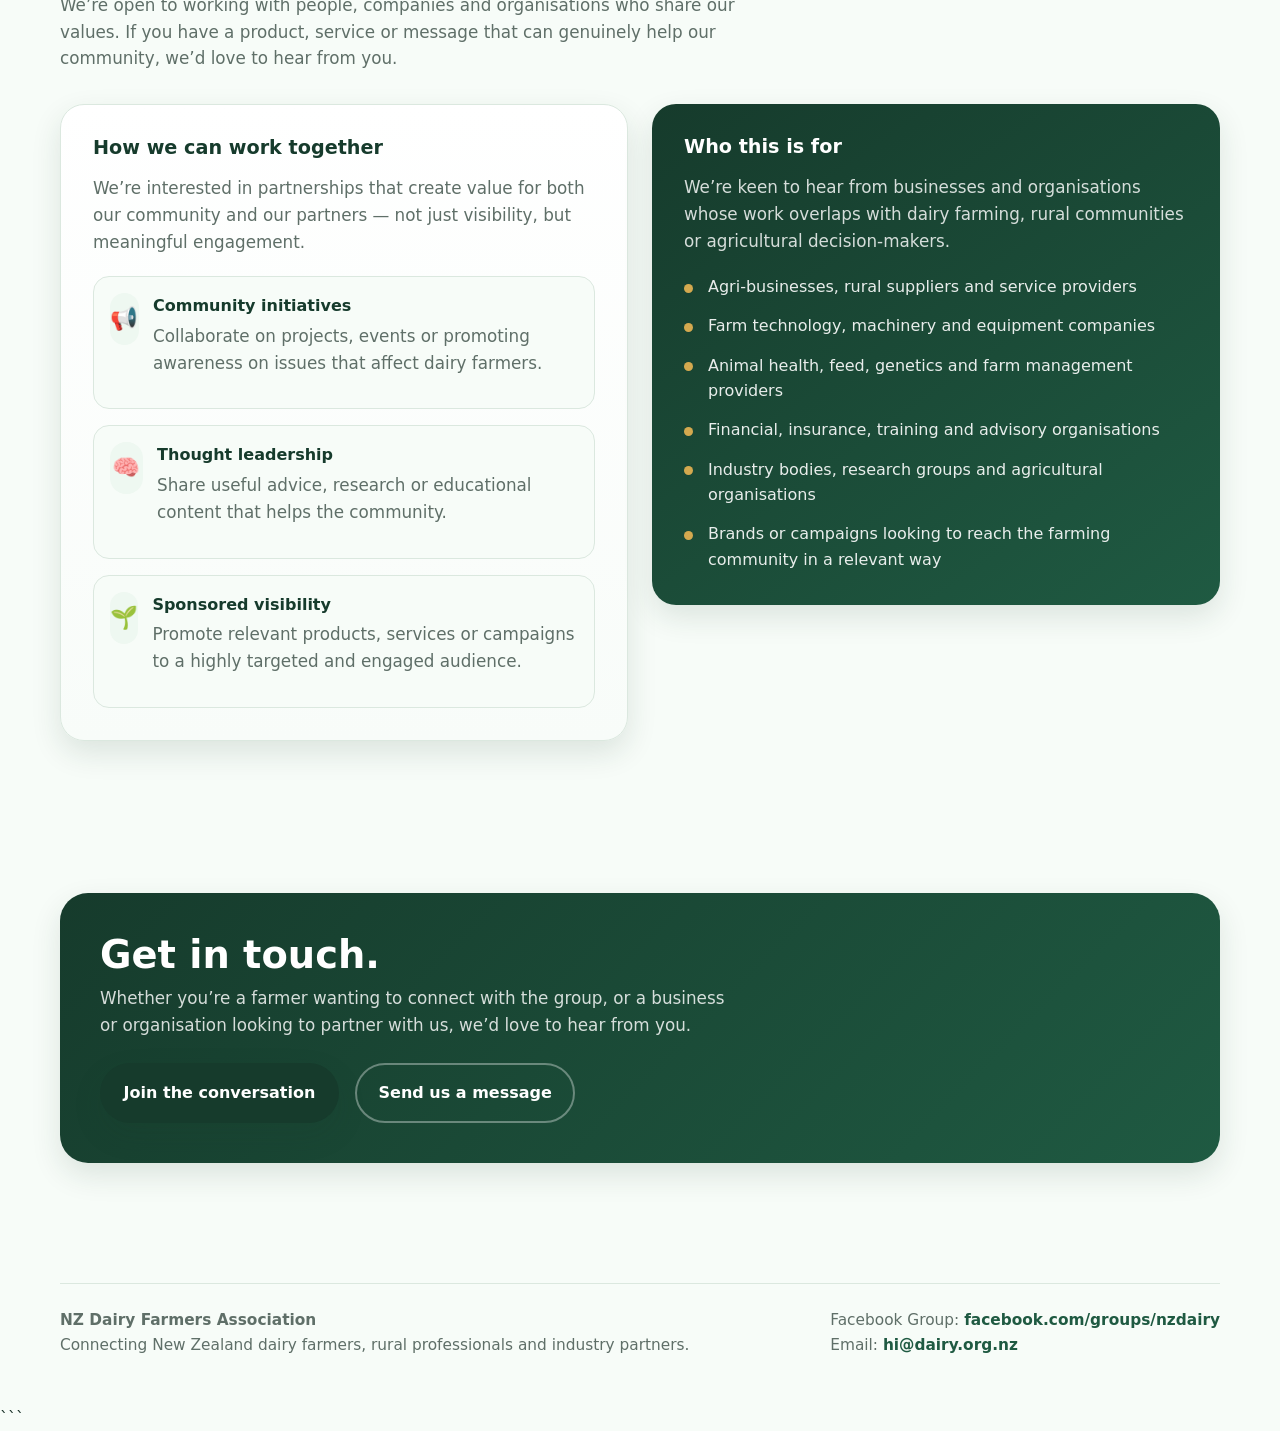
==== commit 74b36f52: "Updated NZDA website June 2026" ====
--- a/index.html
+++ b/index.html
@@ -529,7 +529,7 @@
     <div class="container">
       <nav class="nav" aria-label="Primary">
         <a href="#" class="brand">
-          <span>NZ Dairy Association</span>
+          <span>NZ DAIRY ASSOCIATION</span>
         </a>
 
         <div class="nav-links">
@@ -539,9 +539,9 @@
 
       <div class="hero-grid">
         <div class="hero-copy">
-          <h1>Connecting the people behind New Zealand dairy farming</h1>
+          <h1>Connecting the people behind New Zealand's dairy industry.</h1>
           <p>
-            We are one of the biggest online dairy farming communities in New Zealand- a place where farmers,
+            We are one of the biggest farming communities in New Zealand. It is a place where farmers,
             rural professionals, and industry voices can connect, share advice and stay close to
             the issues that matters.
           </p>
@@ -568,35 +568,34 @@
     <section id="community" class="section">
       <div class="container">
         <div class="section-intro">
-          <span class="section-tag">Our community</span>
+          <span class="section-tag">COMMUNITY</span>
           <h2>A hub for farmers.</h2>
           <p>
-            We started off as a Facebook group in 2011 with a simple goal: to connect dairy farmers across New Zealand. Since then we have grown into one of the largest farming communities in the country, all here to <span class="highlight">share advice, start conversations, and support one another.</span>.
+            We started as a Facebook group in 2011 with a simple goal: to connect dairy farmers across New Zealand. Since then we have grown into one of the largest farming communities in the country, a place where members can <span class="highlight">share advice, start conversations, and support one another.</span>.
           </p>
         </div>
 
         <div class="grid-3">
           <article class="card">
             <div class="icon">💬</div>
-            <h3>Practical discussion</h3>
+            <h3>Discussions</h3>
             <p>
-              Members use the group to ask questions, share on-farm experiences and talk through
+              Members use the group to ask questions, share experiences and talk about
               the issues that matter to them.
             </p>
           </article>
 
           <article class="card">
             <div class="icon">🤝</div>
-            <h3>Peer connection</h3>
+            <h3>Connections</h3>
             <p>
-              Rural life can be isolating. We connect people with others who understand the realities
-              of dairy farming in New Zealand.
+              Rural life can be isolating. We connect people with those who understand farming.
             </p>
           </article>
 
           <article class="card">
             <div class="icon">📣</div>
-            <h3>Industry visibility</h3>
+            <h3>Visibility</h3>
             <p>
               For organisations and rural businesses, it offers a direct way to be visible in their relevant community.
             </p>
@@ -609,10 +608,10 @@
       <div class="container">
         <div class="section-intro">
           <span class="section-tag">Partnerships</span>
-          <h2>Looking to engage with New Zealand dairy farmers?</h2>
+          <h2>Looking to engage?</h2>
           <p>
-            We’re open to working with people, companies and organisations who want to reach or support our community. If you have a product, service or message
-            that genuinely fits our values, we’d love to hear from you.
+            We’re open to working with people, companies and organisations who share our values. If you have a product, service or message
+            that can genuinely help our community, we’d love to hear from you.
           </p>
         </div>
 
@@ -629,7 +628,7 @@
                 <div class="icon" style="margin:0;">📢</div>
                 <div>
                                     <strong>Community initiatives</strong>
-                  <p>Collaborate on projects, events or promoting awareness on issues that support dairy farmers.</p>
+                  <p>Collaborate on projects, events or promoting awareness on issues that affect dairy farmers.</p>
 
                 </div>
               </div>
@@ -646,7 +645,7 @@
                 <div class="icon" style="margin:0;">🌱</div>
                 <div>
 <strong>Sponsored visibility</strong>
-                  <p>Promote relevant products, services or campaigns to a highly targeted dairy farming audience.</p>
+                  <p>Promote relevant products, services or campaigns to a highly targeted and engaged audience.</p>
                 </div>
               </div>
             </div>
@@ -665,7 +664,7 @@
               <li>Animal health, feed, genetics and farm management providers</li>
               <li>Financial, insurance, training and advisory organisations</li>
               <li>Industry bodies, research groups and agricultural organisations</li>
-              <li>Brands or campaigns looking to reach the NZ farming community in a relevant way</li>
+              <li>Brands or campaigns looking to reach the farming community in a relevant way</li>
             </ul>
           </aside>
         </div>
@@ -676,7 +675,7 @@
       <div class="container">
         <div class="cta">
           <div>
-            <h2>Get in touch</h2>
+            <h2>Get in touch.</h2>
             <p>
               Whether you’re a farmer wanting to connect with the group, or a business or organisation looking to
               partner with us, we’d love to hear from you.
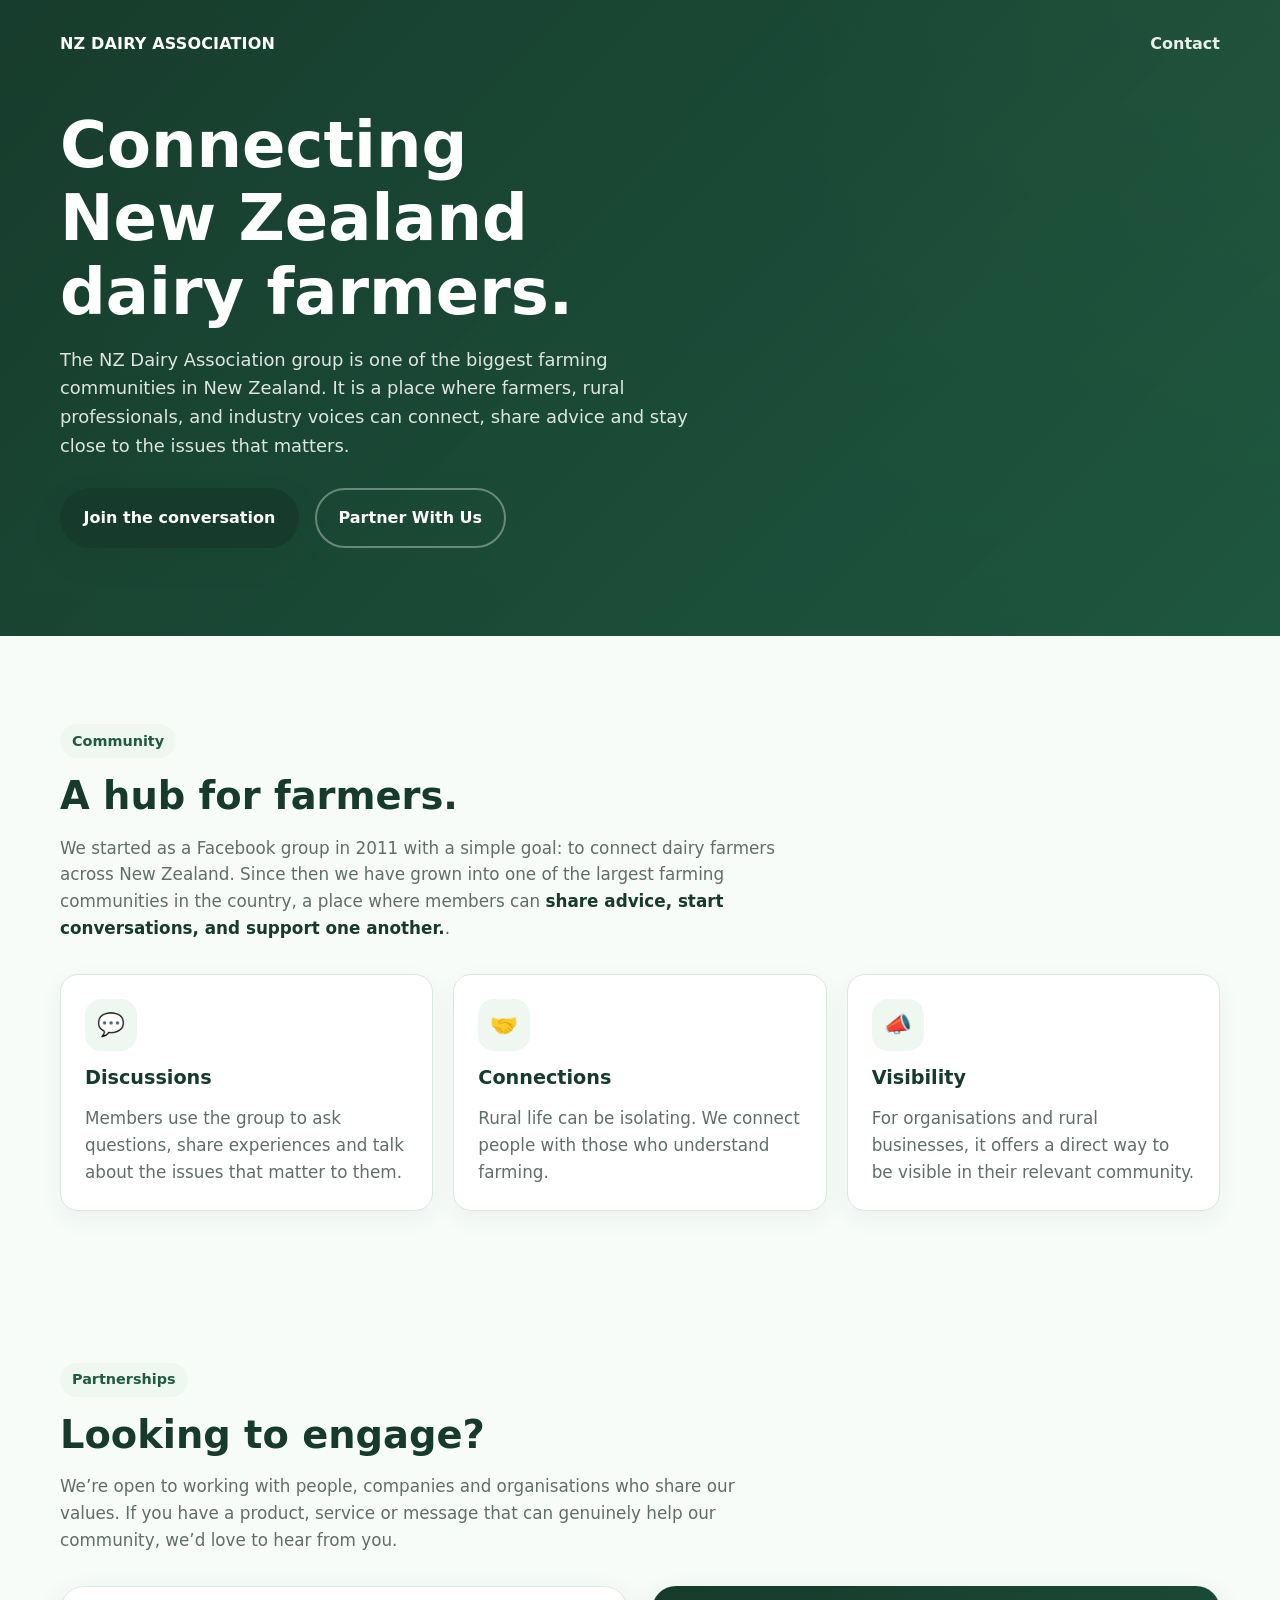
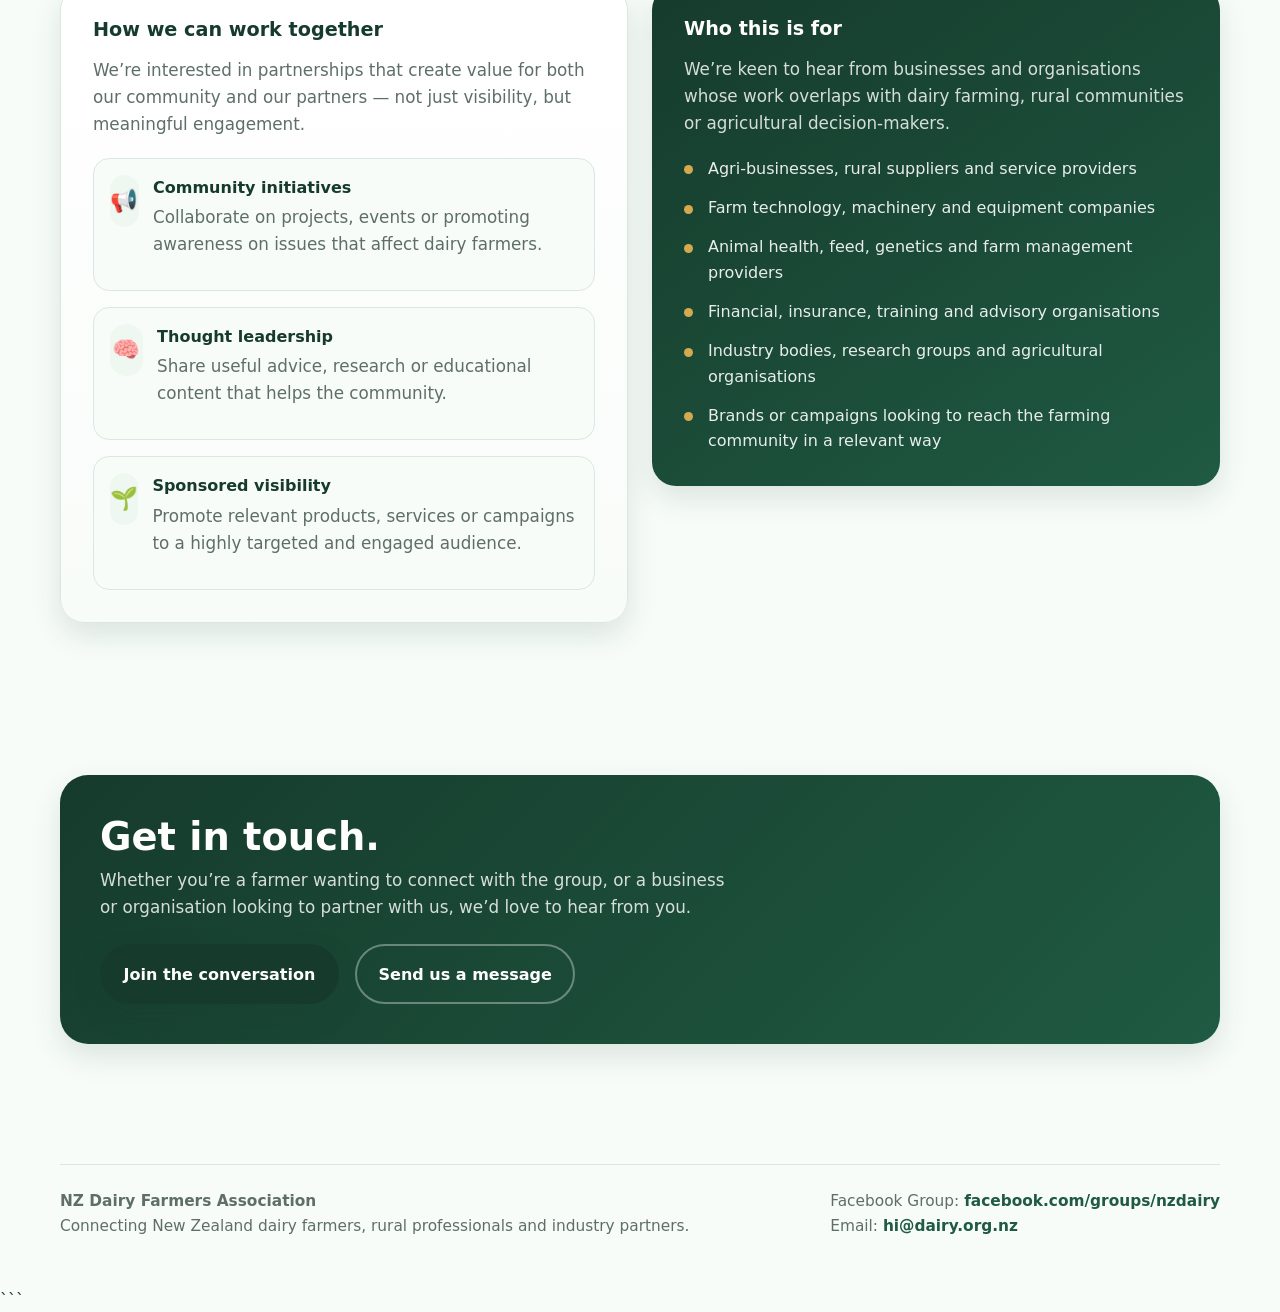
==== commit 0ad39cf7: "Revise hero section and community tag wording Updated text to better reflect the focus on dairy farm" ====
--- a/index.html
+++ b/index.html
@@ -539,9 +539,9 @@
 
       <div class="hero-grid">
         <div class="hero-copy">
-          <h1>Connecting the people behind New Zealand's dairy industry.</h1>
+          <h1>Connecting New Zealand dairy farmers.</h1>
           <p>
-            We are one of the biggest farming communities in New Zealand. It is a place where farmers,
+            The NZ Dairy Association group is one of the biggest farming communities in New Zealand. It is a place where farmers,
             rural professionals, and industry voices can connect, share advice and stay close to
             the issues that matters.
           </p>
@@ -568,7 +568,7 @@
     <section id="community" class="section">
       <div class="container">
         <div class="section-intro">
-          <span class="section-tag">COMMUNITY</span>
+          <span class="section-tag">Community</span>
           <h2>A hub for farmers.</h2>
           <p>
             We started as a Facebook group in 2011 with a simple goal: to connect dairy farmers across New Zealand. Since then we have grown into one of the largest farming communities in the country, a place where members can <span class="highlight">share advice, start conversations, and support one another.</span>.
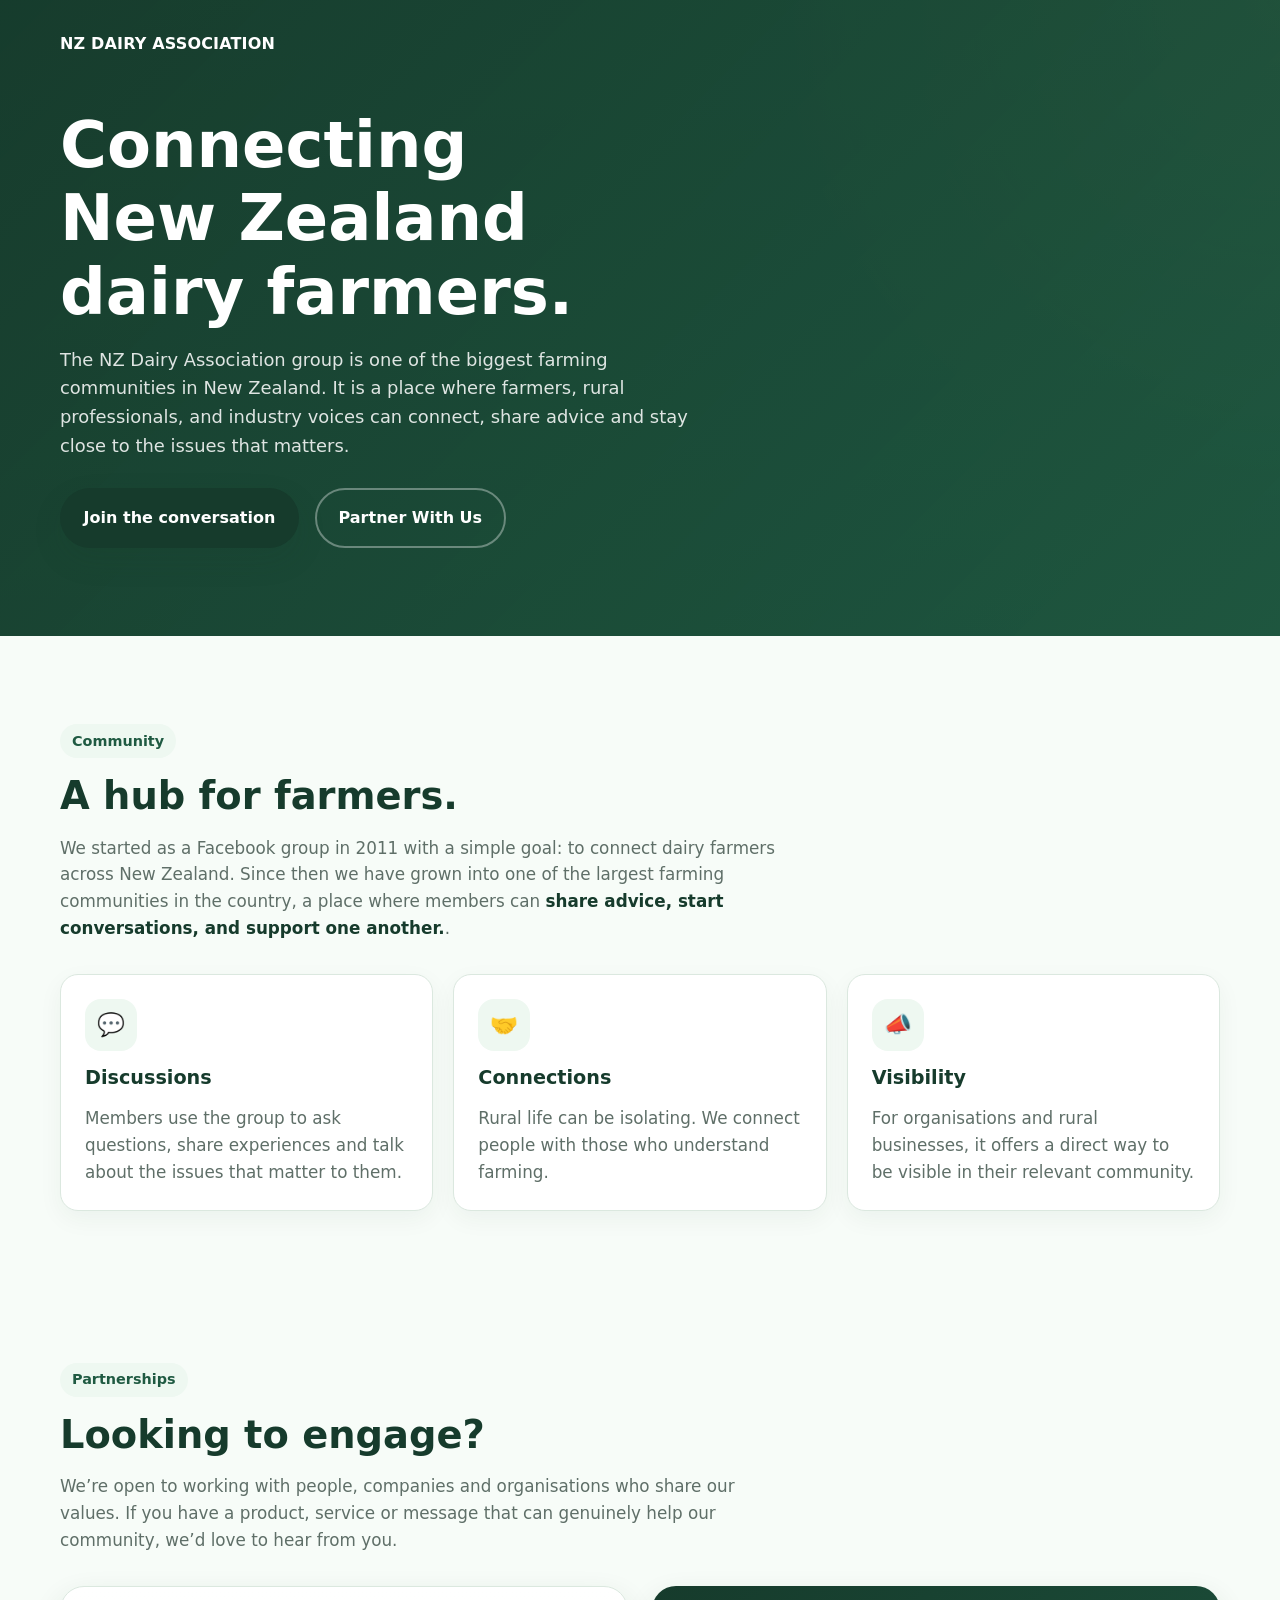
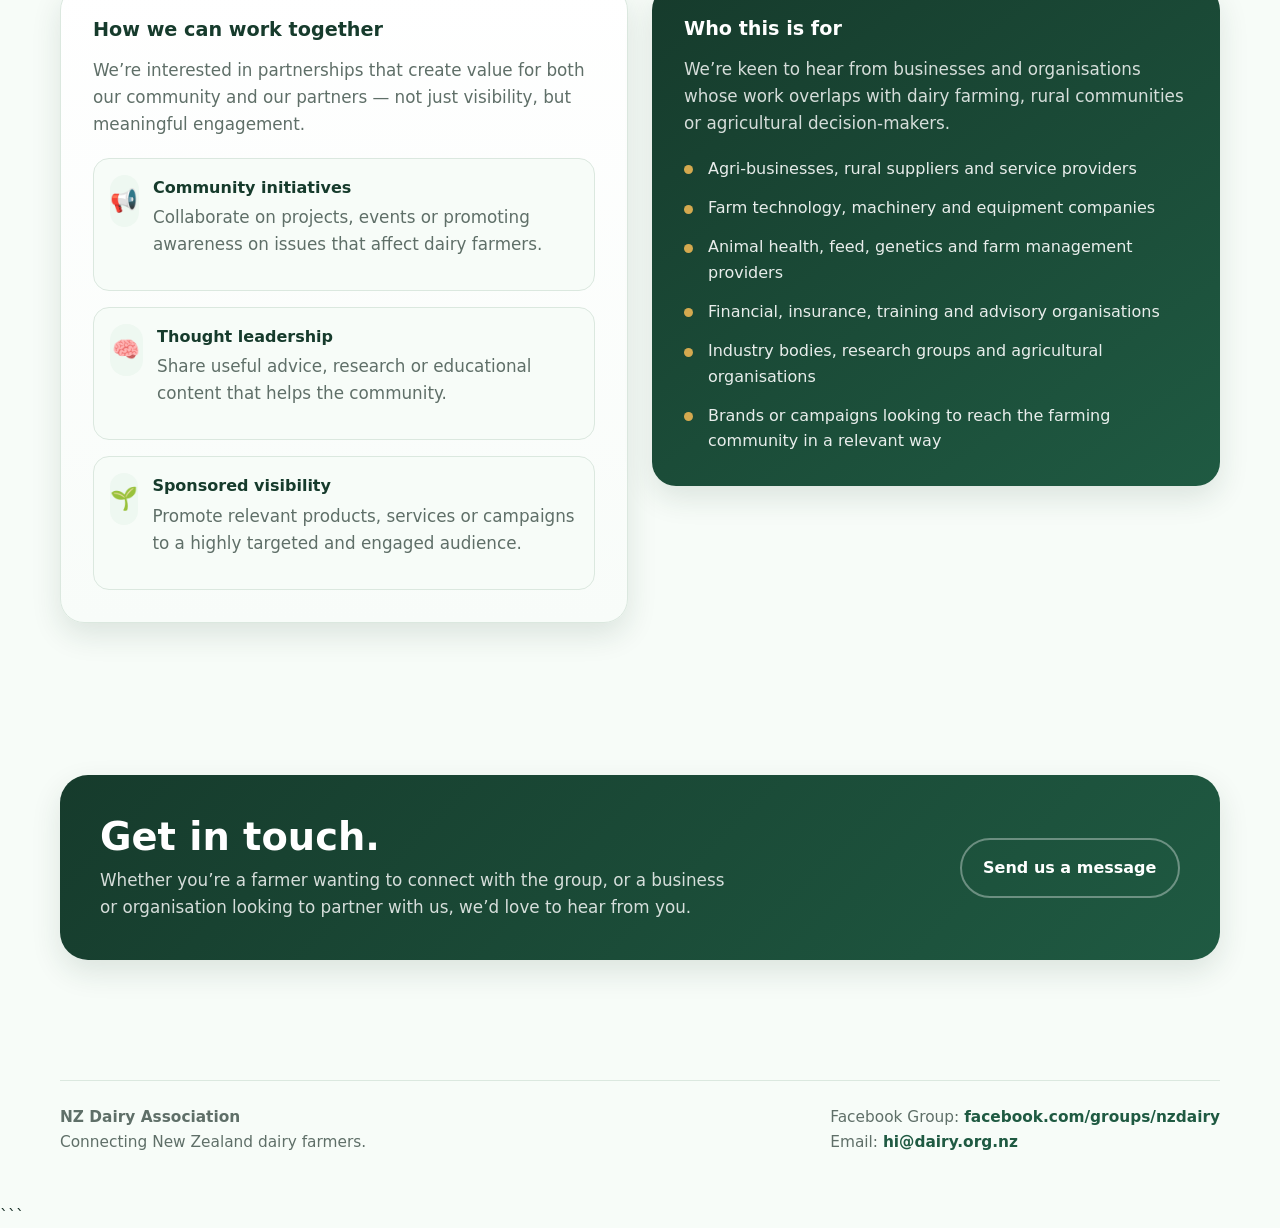
==== commit b7a79c6a: "Update index.html" ====
--- a/index.html
+++ b/index.html
@@ -4,7 +4,7 @@
 <head>
   <meta charset="UTF-8" />
   <meta name="viewport" content="width=device-width, initial-scale=1.0" />
-  <title>NZ Dairy Association | Connect with New Zealand Dairy Farmers</title>
+  <title>NZ Dairy Association | Connecting New Zealand dairy farmers</title>
   <meta
     name="description"
     content="Join one of New Zealand's biggest dairy farming communities. Connect with farmers, share insights, and partner with us."
@@ -531,10 +531,6 @@
         <a href="#" class="brand">
           <span>NZ DAIRY ASSOCIATION</span>
         </a>
-
-        <div class="nav-links">
-          <a href="#contact">Contact</a>
-        </div>
       </nav>
 
       <div class="hero-grid">
@@ -683,14 +679,6 @@
           </div>
 
           <div style="display:flex; gap:1rem; flex-wrap:wrap;">
-            <a
-              class="btn btn-primary"
-              href="https://www.facebook.com/groups/nzdairy"
-              target="_blank"
-              rel="noopener noreferrer"
-            >
-              Join the conversation
-            </a>
             <a class="btn btn-secondary" href="mailto:hi@dairy.org.nz">Send us a message</a>
           </div>
         </div>
@@ -702,8 +690,8 @@
     <div class="container">
       <div class="footer-inner">
         <div>
-          <strong>NZ Dairy Farmers Association</strong><br />
-          Connecting New Zealand dairy farmers, rural professionals and industry partners.
+          <strong>NZ Dairy Association</strong><br />
+          Connecting New Zealand dairy farmers.
         </div>
 
         <div>
